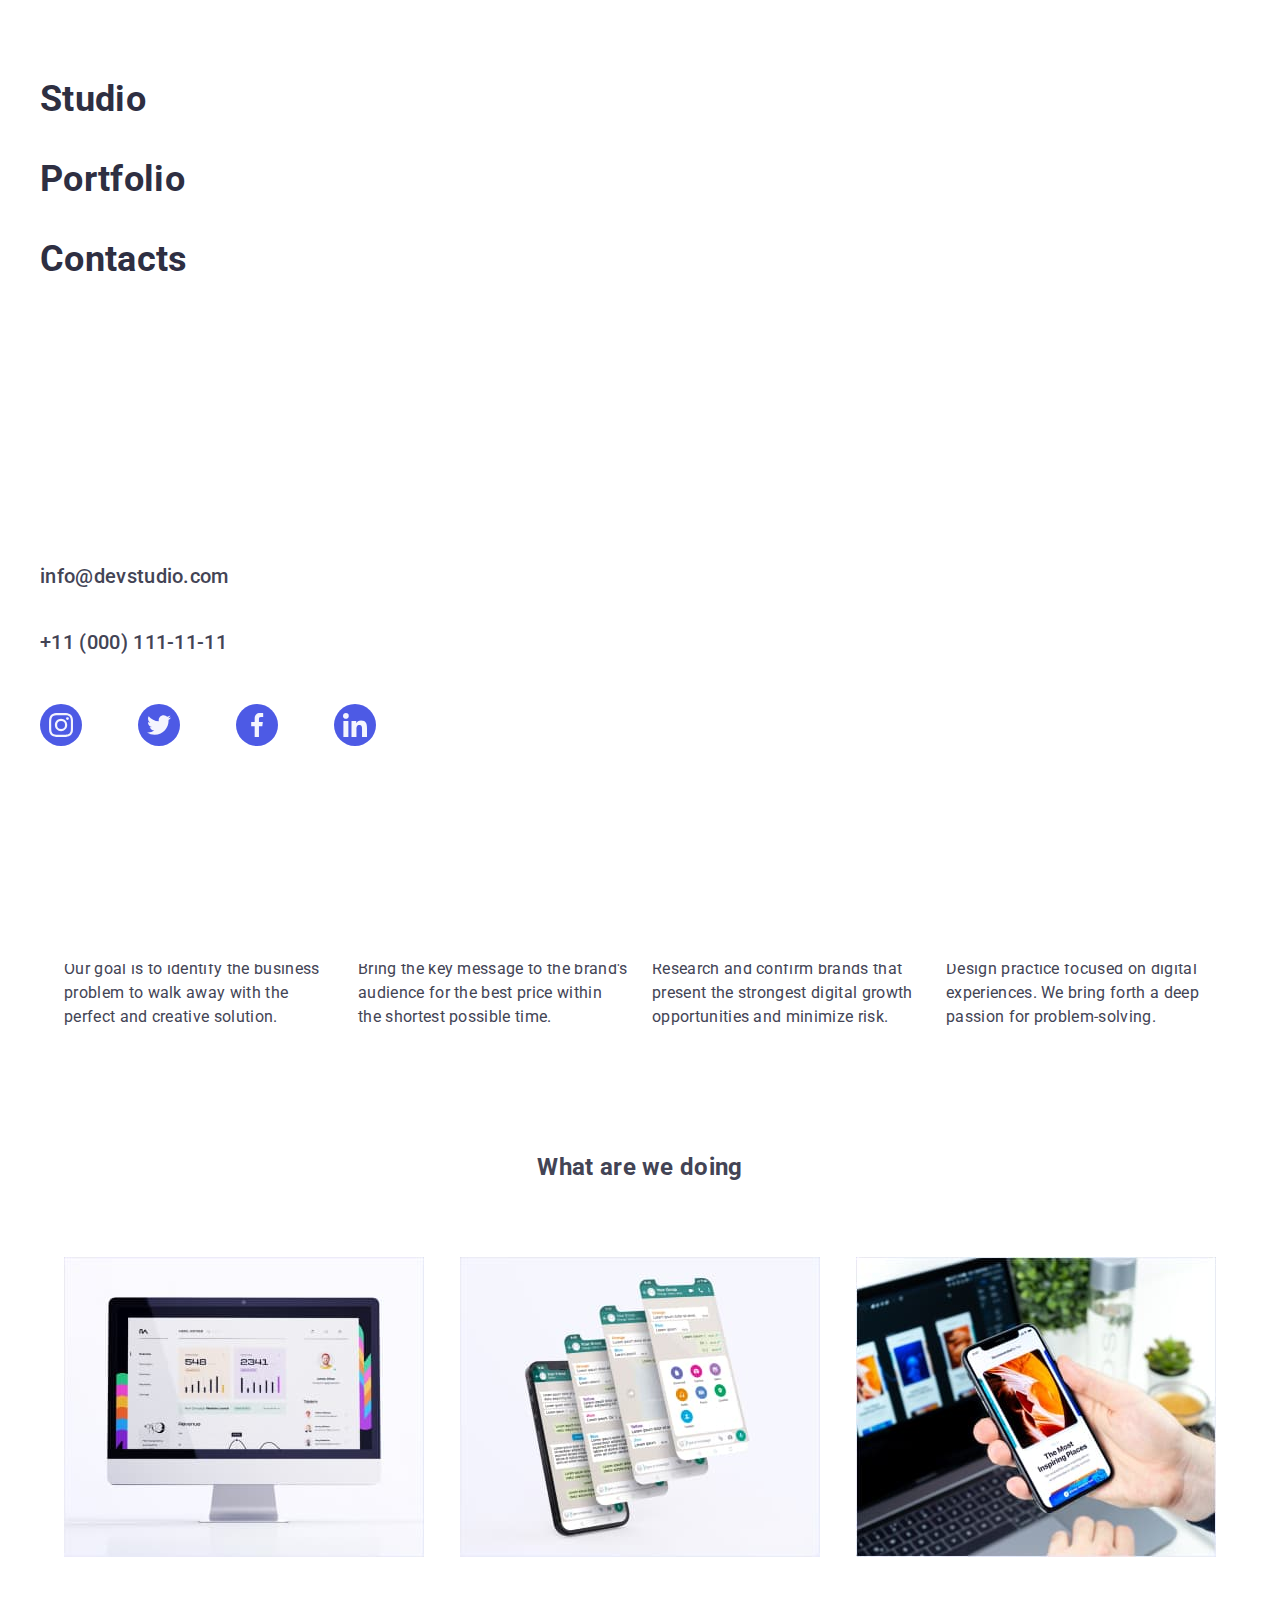
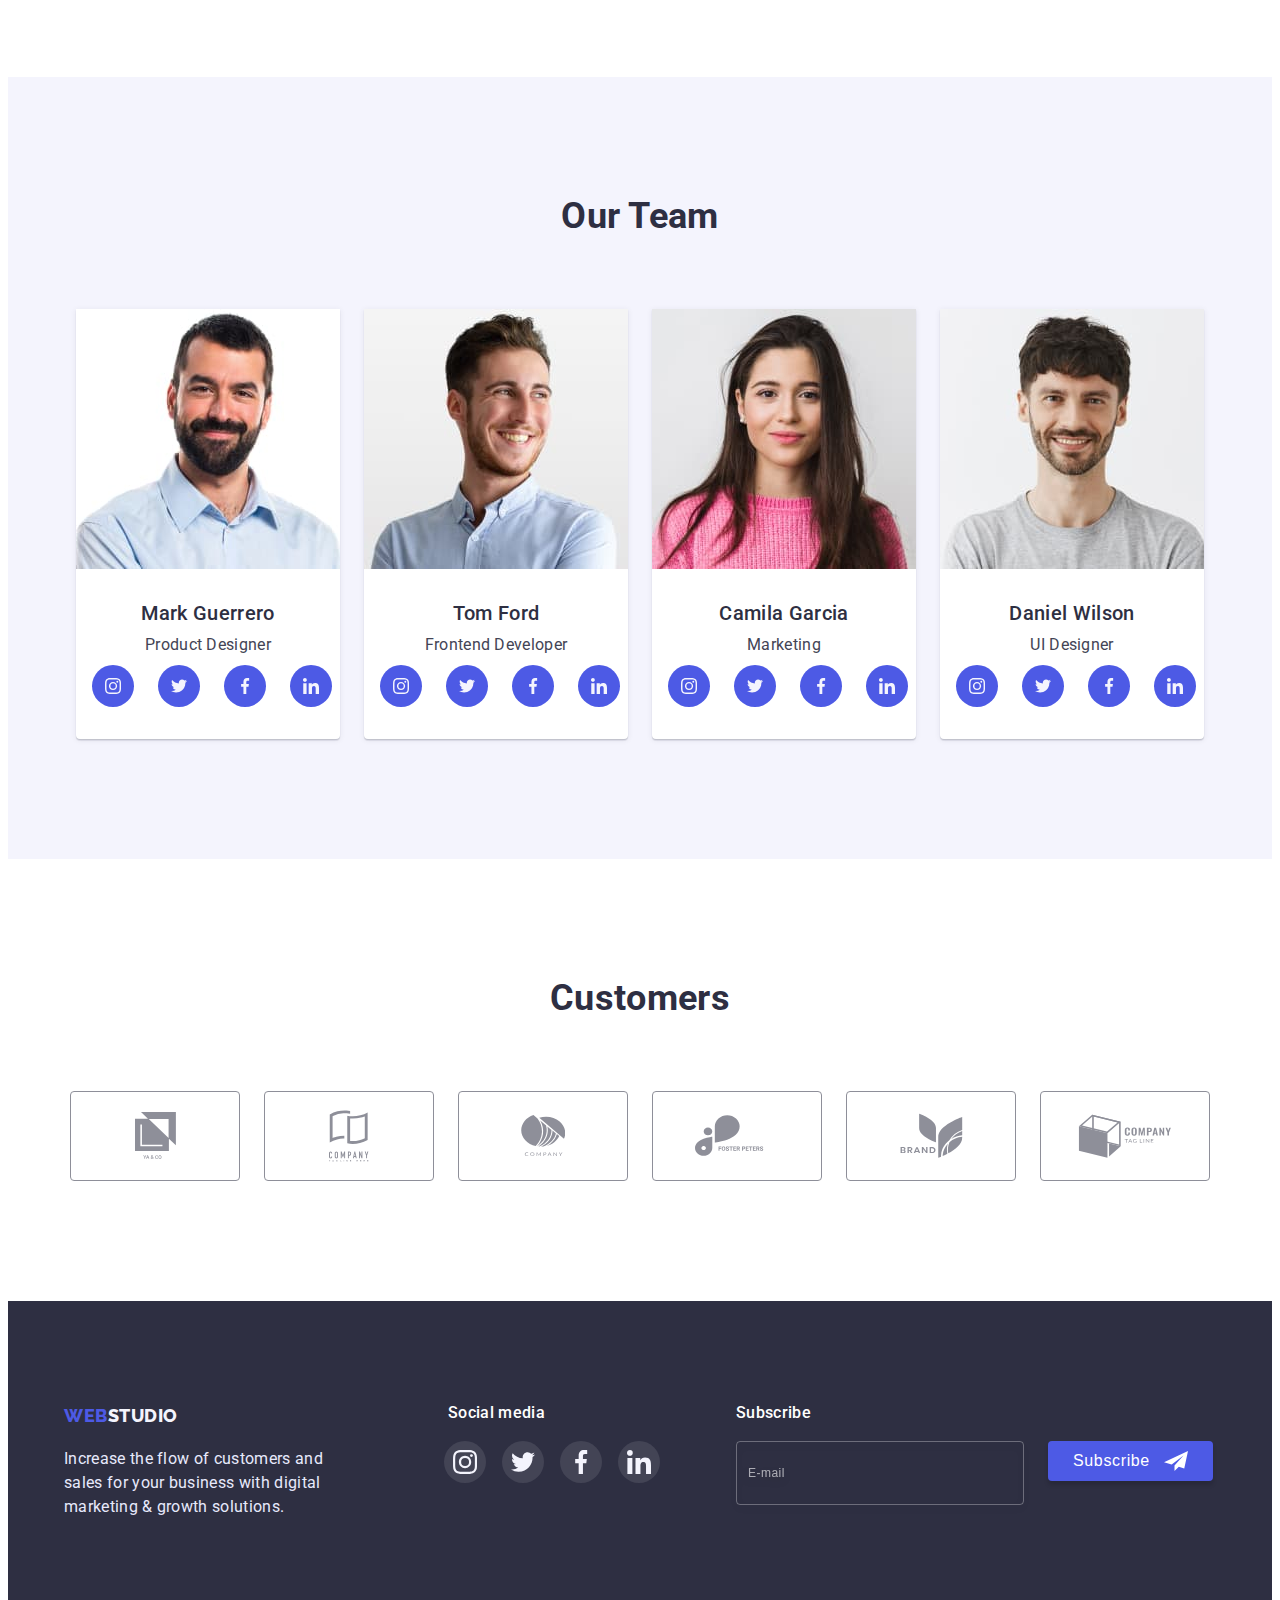
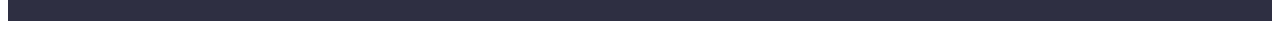
==== index.html @ 8879e5f6 "1" ====
<!DOCTYPE html>
<html lang="en">
  <head>
    <meta charset="UTF-8" />
    <meta http-equiv="X-UA-Compatible" content="IE=edge" />
    <meta name="viewport" content="width=device-width, initial-scale=1.0" />
    <title>WebStudio</title>
    <link rel="preconnect" href="https://fonts.googleapis.com" />
    <link rel="preconnect" href="https://fonts.gstatic.com" crossorigin />
    <link
      href="https://fonts.googleapis.com/css2?family=Raleway:wght@800&family=Roboto:wght@400;500;700&display=swap"
      rel="stylesheet"
    />
    <link
      rel="stylesheet"
      href="https://cdnjs.cloudflare.com/ajax/libs/modern-normalize/1.1.0/modern-normalize.min.css"
      integrity="sha512-wpPYUAdjBVSE4KJnH1VR1HeZfpl1ub8YT/NKx4PuQ5NmX2tKuGu6U/JRp5y+Y8XG2tV+wKQpNHVUX03MfMFn9Q=="
      crossorigin="anonymous"
      referrerpolicy="no-referrer"
    />
    <link rel="stylesheet" type="text/css" href="./css/style.css" />
    <link rel="stylesheet" type="text/css" href="./css/mobile.css" />
    <link rel="stylesheet" type="text/css" href="./css/tablet.css" />
    <link rel="stylesheet" type="text/css" href="./css/desktop.css" />
  </head>
  <body>
    <!-- Top Line -->
    <header class="header">
      <div class="container">
        <nav class="header-nav">
          <a href="./index.html" class="header-logo logo link"
            ><span class="logo-accent">WEB</span>STUDIO</a
          >
          <ul class="header-list list">
            <li class="header-item">
              <a href="./index.html" class="header-link link current">Studio</a>
            </li>
            <li class="header-item">
              <a href="./portfolio.html" class="header-link link">Portfolio</a>
            </li>
            <li class="header-item">
              <a href="" class="header-link link">Contacts</a>
            </li>
          </ul>
        </nav>
        <ul class="contacts-list list">
          <li class="contacts-item">
            <a href="mailto:info@devstudio.com" class="contacts-link link"
              >info@devstudio.com</a
            >
          </li>
          <li class="contacts-item">
            <a href="tel:+110001111111" class="contacts-link link"
              >+11 (000) 111-11-11</a
            >
          </li>
        </ul>
        <button class="open-menu-btn btn js-open-menu" type="button"></button>
      </div>
      <div class="mob-menu js-menu-container">
        <button type="button" class="mob-btn-close btn js-close-menu">
          <svg class="icon-close" width="24" height="24">
            <use href="./images/icons.svg#icon-close"></use>
          </svg>
        </button>
        <nav class="mob-menu-nav">
          <ul class="mob-menu-list list">
            <li class="mob-menu-item ">
              <a href="./index.html" class="mob-menu-link link">Studio</a>
            </li>
            <li class="mob-menu-item">
              <a href="./portfolio.html" class="mob-menu-link link">Portfolio</a>
            </li>
            <li class="mob-menu-item">
              <a href="" class="mob-menu-link link">Contacts</a>
            </li>
          </ul>
        </nav>
        <ul class="mob-contacts-list list">
          <li class="mob-contacts-item">
            <a href="mailto:info@devstudio.com" class="mob-contacts-link link"
              >info@devstudio.com</a>
          </li>
          <li class="mob-contacts-item">
            <a href="tel:+110001111111" class="mob-contacts-link link"
              >+11 (000) 111-11-11</a>
          </li>
        </ul>
        <ul class="social-list mobile list">
          <li class="social-item">
            <a href="" class="social-link link">
              <svg class="icon-instagram icon" width="24" height="24">
                <use href="./images/icons.svg#icon-instagram">
                </use>
              </svg>
            </a>
          </li>
          <li class="social-item">
            <a href="" class="social-link link">
              <svg class="icon-twitter icon" width="24" height="24">
                <use href="./images/icons.svg#icon-twitter">
                </use>
              </svg>
            </a>
          </li>
          <li class="social-item">
            <a href="" class="social-link link">
              <svg class="icon-facebook icon" width="24" height="24">
                <use href="./images/icons.svg#icon-facebook">
                </use>
              </svg>
            </a>
          </li>
          <li class="social-item">
            <a href="" class="social-link link">
              <svg class="icon-linkedin icon" width="24" height="24">
                <use href="./images/icons.svg#icon-linkedin">
                </use>
              </svg>
            </a>
          </li>
        </ul>
      </div>
    </header>
    <main>
      <!-- Hero -->
      <section class="hero">
        <div class="overlay">
          <h1 class="hero-title title">Effective Solutions For Your Business</h1>
          <button type="button" class="hero-btn btn" data-modal-open>Order Service</button>
        </div>
      </section>
      <!-- Features -->
      <section class="features section">
        <div class="container">
          <h2 class="visually-hidden">Our advantages</h2>
          <ul class="features-list list">
            <li class="features-item">
              <div class="features-icon">
                <svg width="64" height="64">
                  <use href="./images/icons.svg#icon-antenna"></use>
                </svg>
              </div>
              <h3 class="features-title title">Strategy</h3>
              <p class="features-text">
                Our goal is to identify the business problem to walk away with
                the perfect and creative solution.
              </p>
            </li>
            <li class="features-item">
              <div class="features-icon">
                <svg width="64" height="64">
                  <use href="./images/icons.svg#icon-clock"></use>
                </svg>
              </div>
              <h3 class="features-title title">Punctuality</h3>
              <p class="features-text">
                Bring the key message to the brand's audience for the best price
                within the shortest possible time.
              </p>
            </li>
            <li class="features-item">
              <div class="features-icon">
                <svg width="64" height="64">
                  <use href="./images/icons.svg#icon-diagram"></use>
                </svg>
              </div>
              <h3 class="features-title title">Diligence</h3>
              <p class="features-text">
                Research and confirm brands that present the strongest digital
                growth opportunities and minimize risk.
              </p>
            </li>
            <li class="features-item">
              <div class="features-icon">
                <svg width="64" height="64">
                  <use href="./images/icons.svg#icon-astronaut"></use>
                </svg>
              </div>
              <h3 class="features-title title">Technologies</h3>
              <p class="features-text">
                Design practice focused on digital experiences. We bring forth a
                deep passion for problem-solving.
              </p>
            </li>
          </ul>
        </div>
      </section>
      <!-- Occupation -->
      <section class="occupation section">
        <div class="container">
          <h2 class="occupation-title">What are we doing</h2>
          <ul class="occupation-list list">
            <li class="occupation-item">
              <img src="./images/img1.jpg" alt="statistics" width="360" />
            </li>
            <li class="occupation-item">
              <img src="./images/img2.jpg" alt="messenger" width="360" />
            </li>
            <li class="occupation-item">
              <img src="./images/img3.jpg" alt="inspiring places" width="360" />
            </li>
          </ul>
        </div>
      </section>
      <!-- Team -->
      <section class="team section">
        <div class="container">
          <h2 class="team-title title">Our Team</h2>
          <ul class="team-list list">
            <li class="team-item">
              <img src="./images/photo1.jpg"
              alt="man with a beard"
              srcset="./images/photo1.jpg 1x, ./images/photo1-2x.jpg 2x"
              width="264"/>
              <div class="description">
                <h3 class="team-title-name">Mark Guerrero</h3>
                <p class="team-text">Product Designer</p>
                <ul class="social-list list">
                  <li class="social-item">
                    <a href="" class="social-link link">
                      <svg class="icon-instagram" width="16" height="16">
                        <use href="./images/icons.svg#icon-instagram">
                        </use>
                      </svg>
                    </a>
                  </li>
                  <li class="social-item">
                    <a href="" class="social-link link">
                      <svg class="icon-twitter" width="16" height="16">
                        <use href="./images/icons.svg#icon-twitter">
                        </use>
                      </svg>
                    </a>
                  </li>
                  <li class="social-item">
                    <a href="" class="social-link link">
                      <svg class="icon-facebook" width="16" height="16">
                        <use href="./images/icons.svg#icon-facebook">
                        </use>
                      </svg>
                    </a>
                  </li>
                  <li class="social-item">
                    <a href="" class="social-link link">
                      <svg class="icon-linkedin" width="16" height="16">
                        <use href="./images/icons.svg#icon-linkedin">
                        </use>
                      </svg>
                    </a>
                  </li>
                </ul>
              </div>
            </li>
            <li class="team-item">
              <img src="./images/photo2.jpg"
              alt="man with a smile"
              srcset="./images/photo2.jpg 1x, ./images/photo2-2x.jpg 2x"
              width="264"/>
              <div class="description">
                <h3 class="team-title-name">Tom Ford</h3>
                <p class="team-text">Frontend Developer</p>
                <ul class="social-list list">
                  <li class="social-item">
                    <a href="" class="social-link link">
                      <svg class="icon-instagram" width="16" height="16">
                        <use href="./images/icons.svg#icon-instagram">
                        </use>
                      </svg>
                    </a>
                  </li>
                  <li class="social-item">
                    <a href="" class="social-link link">
                      <svg class="icon-twitter" width="16" height="16">
                        <use href="./images/icons.svg#icon-twitter">
                        </use>
                      </svg>
                    </a>
                  </li>
                  <li class="social-item">
                    <a href="" class="social-link link">
                      <svg class="icon-facebook" width="16" height="16">
                        <use href="./images/icons.svg#icon-facebook">
                        </use>
                      </svg>
                    </a>
                  </li>
                  <li class="social-item">
                    <a href="" class="social-link link">
                      <svg class="icon-linkedin" width="16" height="16">
                        <use href="./images/icons.svg#icon-linkedin">
                        </use>
                      </svg>
                    </a>
                  </li>
                </ul>
              </div>
            </li>
            <li class="team-item">
              <img src="./images/photo3.jpg"
              alt="girl with long hair"
              srcset="./images/photo3.jpg 1x, ./images/photo3-2x.jpg 2x"
              width="264"/>
              <div class="description">
                <h3 class="team-title-name">Camila Garcia</h3>
                <p class="team-text">Marketing</p>
                <ul class="social-list list">
                  <li class="social-item">
                    <a href="" class="social-link link">
                      <svg class="icon-instagram" width="16" height="16">
                        <use href="./images/icons.svg#icon-instagram">
                        </use>
                      </svg>
                    </a>
                  </li>
                  <li class="social-item">
                    <a href="" class="social-link link">
                      <svg class="icon-twitter" width="16" height="16">
                        <use href="./images/icons.svg#icon-twitter">
                        </use>
                      </svg>
                    </a>
                  </li>
                  <li class="social-item">
                    <a href="" class="social-link link">
                      <svg class="icon-facebook" width="16" height="16">
                        <use href="./images/icons.svg#icon-facebook">
                        </use>
                      </svg>
                    </a>
                  </li>
                  <li class="social-item">
                    <a href="" class="social-link link">
                      <svg class="icon-linkedin" width="16" height="16">
                        <use href="./images/icons.svg#icon-linkedin">
                        </use>
                      </svg>
                    </a>
                  </li>
                </ul>
              </div>
            </li>
            <li class="team-item">
              <img src="./images/photo4.jpg"
              alt="just a man"
              srcset="./images/photo4.jpg 1x, ./images/photo4-2x.jpg 2x"
              width="264"/>
              <div class="description">
                <h3 class="team-title-name">Daniel Wilson</h3>
                <p class="team-text">UI Designer</p>
                <ul class="social-list list">
                  <li class="social-item">
                    <a href="" class="social-link link">
                      <svg class="icon-instagram" width="16" height="16">
                        <use href="./images/icons.svg#icon-instagram">
                        </use>
                      </svg>
                    </a>
                  </li>
                  <li class="social-item">
                    <a href="" class="social-link link">
                      <svg class="icon-twitter" width="16" height="16">
                        <use href="./images/icons.svg#icon-twitter">
                        </use>
                      </svg>
                    </a>
                  </li>
                  <li class="social-item">
                    <a href="" class="social-link link">
                      <svg class="icon-facebook" width="16" height="16">
                        <use href="./images/icons.svg#icon-facebook">
                        </use>
                      </svg>
                    </a>
                  </li>
                  <li class="social-item">
                    <a href="" class="social-link link">
                      <svg class="icon-linkedin" width="16" height="16">
                        <use href="./images/icons.svg#icon-linkedin">
                        </use>
                      </svg>
                    </a>
                  </li>
                </ul>
              </div>
            </li>
          </ul>
        </div>
      </section>
      <!-- Customers -->
      <section class="customers section">
        <div class="container">
          <h2 class="customers-title title">Customers</h2>
          <ul class="customers-list list">
            <li class="customers-item">
              <a class="customers-link link" href="">
                <svg width="41" height="47">
                  <use href="./images/icons.svg#icon-client1"></use>
                </svg>
              </a>
            </li>
            <li class="customers-item">
              <a class="customers-link link" href="">
                <svg width="40" height="52">
                  <use href="./images/icons.svg#icon-client2"></use>
                </svg>
              </a>
            </li>
            <li class="customers-item">
              <a class="customers-link link" href="">
                <svg width="44" height="41">
                  <use href="./images/icons.svg#icon-client3"></use>
                </svg>
              </a>
            </li>
            <li class="customers-item">
              <a class="customers-link link" href="">
                <svg width="84" height="41">
                  <use href="./images/icons.svg#icon-client4"></use>
                </svg>
              </a>
            </li>
            <li class="customers-item">
              <a class="customers-link link" href="">
                <svg width="63" height="45">
                  <use href="./images/icons.svg#icon-client5"></use>
                </svg>
              </a>
            </li>
            <li class="customers-item">
              <a class="customers-link link" href="">
                <svg width="94" height="44">
                  <use href="./images/icons.svg#icon-client6"></use>
                </svg>
              </a>
            </li>
          </ul>
        </div>
      </section>
    </main>
    <!-- Footer -->
    <footer class="footer section">
      <div class="container">
        <div class="container-tablet">
          <div class="short-description">
            <a href="./index.html" class="footer-logo logo link">
              <span class="logo-accent">WEB</span>STUDIO</a>
            <p class="footer-text">
            Increase the flow of customers and sales for your business with digital
            marketing & growth solutions.
            </p>
          </div>
          <div class="social-network">
            <h3 class="social-title">Social media</h3>
            <ul class="social-list footer list">
              <li class="social-item">
                <a href="" class="social-link link">
                  <svg class="icon-instagram icon" width="24" height="24">
                    <use href="./images/icons.svg#icon-instagram">
                    </use>
                  </svg>
                </a>
              </li>
              <li class="social-item">
                <a href="" class="social-link link">
                  <svg class="icon-twitter icon" width="24" height="24">
                    <use href="./images/icons.svg#icon-twitter">
                    </use>
                  </svg>
                </a>
              </li>
              <li class="social-item">
                <a href="" class="social-link link">
                  <svg class="icon-facebook icon" width="24" height="24">
                    <use href="./images/icons.svg#icon-facebook">
                    </use>
                  </svg>
                </a>
              </li>
              <li class="social-item">
                <a href="" class="social-link link">
                  <svg class="icon-linkedin icon" width="24" height="24">
                    <use href="./images/icons.svg#icon-linkedin">
                    </use>
                  </svg>
                </a>
              </li>
            </ul>
          </div>
        </div>
        <form class="form-footer">
            <h3 class="form-footer-title">Subscribe</h3>
          <div class="form-field-footer">  
            <input class="form-input-footer" type="email" name="email" placeholder="E-mail">
            <button type="submit" class="form-btn footer btn">Subscribe</button>
          </div>
        </form>
      </div>
    </footer>
    <!-- Modal Window -->
    <div class="backdrop is-hidden" data-modal>
      <div class="modal">
        <button type="button" class="btn-close btn" data-modal-close>
          <svg class="icon-close" width="24" height="24">
            <use href="./images/icons.svg#icon-close"></use>
          </svg>
        </button>
          <h2 class="title-modal">Leave your contacts and we will call you back</h2>
          <form>
            <label class="form-label" for="user-name">Name</label>
            <div class="form-wrap">
              <input class="form-input" type="text" name="name" id="user-name">
              <svg class="icon-form" width="13" height="13">
                <use href="./images/icons.svg#icon-human"></use>
              </svg>
            </div>
            <label class="form-label" for="user-tel">Phone</label>
            <div class="form-wrap">              
              <input class="form-input" type="tel" name="tel" id="user-tel">
              <svg class="icon-form" width="13" height="13">
                <use href="./images/icons.svg#icon-phone"></use>
              </svg>
            </div>
            <label class="form-label" for="user-mail">Email</label>
            <div class="form-wrap">
              <input class="form-input" type="email" name="email" id="user-mail">
              <svg class="icon-form" width="13" height="13">
                <use href="./images/icons.svg#icon-email"></use>
              </svg>
            </div>
            <label class="form-label" for="comment">Comment</label>
            <textarea class="form-textarea" name="comment" id="comment" placeholder="Text input"></textarea>
            <input class="form-checkbox visually-hidden" type="checkbox" value="true" id="policy" name="policy" required>
            <label class="form-accept" for="policy"><span>I accept the terms and conditions of the 
              <a class="privacy-police-link" href="">Privacy Policy</a></span> 
            </label>
            <button type="submit" class="form-btn btn">Send</button>
          </form>
      </div>
    </div>
    <script src="./js/modal.js"></script>
  </body>
</html>
---- css/style.css ----
/* основной цвет текста #434455 */
/* цвет заголовков #2E2F42 */
/* цвет акцент #4D5AE5 */
/* цвет выделения #404BBF */
:root {
  --primary-text-color: #434455;
  --title-text-color: #2e2f42;
  --accent-color: #4d5ae5;
  --selection-color: #404bbf;
}
body {
  background-color: #ffffff;

  color: var(--primary-text-color);
  font-family: "Roboto", sans-serif;
  font-weight: 400;
  font-size: 16px;
  line-height: 1.5;
  letter-spacing: 0.02em;
}
.container {
  margin-right: auto;
  margin-left: auto;
  padding-right: 16px;
  padding-left: 16px;

  /* outline: 1px solid red; */
}
.list {
  margin: 0;
  padding: 0;

  list-style: none;
}
.link {
  text-decoration: none;
}
.logo {
  font-family: "Raleway", cursive;
  font-weight: 800;
  font-size: 18px;
  letter-spacing: 0.03em;
}
.btn {
  display: inline-block;
  border: 1px solid transparent;
  cursor: pointer;

  font-weight: 500;
  font-size: 16px;
  line-height: 1.5;
  letter-spacing: 0.04em;
}
.section {
  padding-top: 96px;
  padding-bottom: 96px;
}
img {
  display: block;
  max-width: 100%;
  height: auto;
  margin: 0;
}
.title {
  color: var(--title-text-color);
  font-weight: 700;
  font-size: 36px;
  line-height: 1.11;
}

/* ----- Top Line ----- */

.header {
  position: relative;
  border-bottom: 1px solid #e7e9fc;
}
.header .container {
  height: 70px;
  display: flex;
  justify-content: space-between;
  align-items: center;
}
.header-nav {
  display: flex;
  align-items: center;
}
.header-logo {
  color: var(--title-text-color);
  line-height: 1.33;
}
.logo-accent {
  color: var(--accent-color);
}
.header-list {
  display: none;
}
.contacts-list {
  display: none;
}
.open-menu-btn {
  width: 32px;
  height: 22px;
  padding: 0;

  background-color: transparent;
  background-image: url(../images/icon-open-menu.svg);
  background-repeat: no-repeat;
  background-size: cover;
}

/* ----- Mobile menu ----- */

.mob-menu {
  position: fixed;
  top: 0;
  left: 0;

  width: 100%;
  height: 100vh;
  padding: 24px 24px 40px 40px;

  background-color: #fff;
}
.mob-btn-close {
  display: flex;
  justify-content: center;
  align-items: center;

  width: 24px;
  height: 24px;
  margin-left: auto;
  margin-bottom: 32px;
  padding: 0;

  color: #000000;
  background-color: #e7e9fc;
  border: 1px solid rgba(0, 0, 0, 0.1);
  border-radius: 50%;
}
.btn-close:focus {
  color: #ffffff;
  background-color: var(--selection-color);
  border-color: transparent;
}
.btn-close > svg {
  fill: currentColor;
}
.mob-menu-nav {
  margin-bottom: 284px;
}
.mob-menu-list {
  display: flex;
  flex-direction: column;
  gap: 40px;
}
.mob-menu-link {
  color: var(--title-text-color);
  font-weight: 700;
  font-size: 36px;
  line-height: 1.11;
}
.mob-menu-link:focus {
  color: var(--selection-color);
}
.mob-contacts-list {
  display: flex;
  flex-direction: column;
  gap: 40px;
  margin-bottom: 48px;
}
.mob-contacts-link {
  color: var(--primary-text-color);
  font-weight: 500;
  font-size: 20px;
  line-height: 1.2;
}
.mob-contacts-link:focus {
  color: var(--accent-color);
  font-weight: 600;
  font-size: 36px;
  line-height: 1.1;
}
.social-list.mobile {
  gap: 56px;
}

/* ----- Hero ----- */

.hero {
  text-align: center;
}
.overlay {
  max-width: 428px;

  margin-right: auto;
  margin-left: auto;
  padding-top: 112px;
  padding-bottom: 112px;

  background-image: linear-gradient(
      to right,
      rgba(46, 47, 66, 0.7),
      rgba(46, 47, 66, 0.7)
    ),
    url("../images/hero-bg-mobile.jpg");
  background-repeat: no-repeat;
  background-position: center;
  background-size: cover;
  background-color: grey;
}
@media (min-device-pixel-ratio: 2),
  (min-resolution: 192dpi),
  (min-resolution: 2dppx) {
    .overlay {
      background-image: linear-gradient(
      to right,
      rgba(46, 47, 66, 0.7),
      rgba(46, 47, 66, 0.7)
    ),
    url("../images/hero-bg-mobile-2x.jpg");
  }
}
.hero-title {
  max-width: 320px;

  margin: 0 auto 72px;

  color: #ffffff;
}
.hero-btn {
  min-width: 169px;
  height: 56px;

  padding: 16px 32px;

  transition: background-color 250ms cubic-bezier(0.4, 0, 0.2, 1);

  color: #ffffff;
  background-color: var(--accent-color);
  border-radius: 4px;
  box-shadow: 0px 4px 4px rgba(0, 0, 0, 0.15);
}

/* ----- Features ----- */

.visually-hidden {
  position: absolute;
  width: 1px;
  height: 1px;
  margin: -1px;
  border: 0;
  padding: 0;

  white-space: nowrap;
  clip-path: inset(100%);
  clip: rect(0 0 0 0);
  overflow: hidden;
}
.features-list {
  display: flex;
  flex-wrap: wrap;
  gap: 72px;
}
.features-icon {
  display: none;
}
.features-title {
  margin-top: 0;
  margin-bottom: 8px;

  text-align: center;
}
.features-text {
  margin: 0;

  font-weight: 500;
}

/* ----- Occupation ----- */

.occupation {
  display: none; 
}

/* ----- Team ----- */

.team {
  padding-bottom: 128px;

  background-color: #f4f4fd;
  text-align: center;
}
.team-title {
  margin-top: 0;
  margin-bottom: 72px;
}
.team-list {
  display: flex;
  flex-wrap: wrap;
  justify-content: center;
  gap: 72px;
}
.team-item {
  width: 264px;

  box-shadow: 0px 1px 6px rgba(46, 47, 66, 0.08),
    0px 1px 1px rgba(46, 47, 66, 0.16), 0px 2px 1px rgba(46, 47, 66, 0.08);
  border-radius: 0px 0px 4px 4px;

  background-color: #fff;
}
.team-item .description {
  padding: 32px 16px;
}
.team-title-name {
  margin-top: 0;
  margin-bottom: 8px;

  font-weight: 500;
  font-size: 20px;
  line-height: 1.2;
  color: var(--title-text-color);
}
.team-text {
  margin-top: 0;
  margin-bottom: 8px;
}
.social-list {
  display: flex;
  gap: 24px;
}
.social-link {
  display: flex;
  width: 40px;
  height: 40px;

  justify-content: center;
  align-items: center;

  transition: background-color 250ms cubic-bezier(0.4, 0, 0.2, 1);

  border: 1px solid transparent;
  border-radius: 50%;

  background-color: var(--accent-color);
}

/* ----- Customers ----- */

.customers {
  text-align: center;
}
.customers-title {
  margin-top: 0;
  margin-bottom: 72px;
}
.customers-list {
  display: flex;
  flex-wrap: wrap;
  justify-content: center;
  gap: 72px 16px;
}
.customers-link {
  display: flex;
  width: 190px;
  height: 88px;

  justify-content: center;
  align-items: center;
  color: #8e8f99;

  transition: color 250ms cubic-bezier(0.4, 0, 0.2, 1),
    border-color 250ms cubic-bezier(0.4, 0, 0.2, 1);

  border: 1px solid #8e8f99;
  border-radius: 4px;
}
.customers-link > svg {
  fill: currentColor;
}

/* ----- Footer ----- */

.footer {
  background-color: var(--title-text-color);
}
.short-description {
  margin-bottom: 72px;
}
.footer-logo {
  display: block;
  margin-bottom: 16px;
  text-align: center;

  color: #f4f4fd;
  line-height: 1.67;
}
.footer-text {
  max-width: 268px;
  margin: 0 auto;

  color: #e7e9fc;
}
.social-list.footer {
  padding: 0;
  gap: 16px;
}
.social-network {
  width: 100%;
  margin-bottom: 72px;
}
.social-list.footer {
  justify-content: center;
}
.social-title {
  margin-top: 0;
  margin-bottom: 16px;

  text-align: center;
  color: #ffffff;
  font-weight: 500;
  font-size: 16px;
}
.social-network .social-link {
  background-color: rgba(255, 255, 255, 0.1);
}

/* ----- Footer form ----- */

.form-footer-title {
  margin-top: 0;
  margin-bottom: 16px;

  text-align: center;
  color: #ffffff;
  font-weight: 500;
  font-size: 16px;
}
.form-input-footer {
  width: 100%;
  height: 40px;
  padding: 11px;
  margin-bottom: 16px;

  color: rgba(255, 255, 255, 0.6);
  letter-spacing: 0.04em;
  font-size: 12px;
  line-height: 2;

  outline: transparent;
  border: 1px solid rgba(255, 255, 255, 0.3);
  filter: drop-shadow(0px 4px 4px rgba(0, 0, 0, 0.15));
  border-radius: 4px;
  background-color: transparent;
}
.form-input-footer:focus {
  border-color: var(--accent-color);
}
.form-input-footer::placeholder {
  color: rgba(255, 255, 255, 0.6);
  letter-spacing: 0.04em;
  font-size: 12px;
  line-height: 2;
}
.form-btn.footer {
  display: flex;
  justify-content: space-between;
  align-items: center;

  min-width: 165px;
  height: 40px;
  margin-right: auto;
  margin-left: auto;
  padding: 8px 24px;
}
.form-btn.footer::after {
  content: "";
  width: 24px;
  height: 20px;

  background-image: url(../images/icon-send.svg);
}

/* +++++ Porfolio Style +++++ */

/* ----- Projects ----- */

.projects {
  padding-top: 48px;
  padding-bottom: 48px;
}
.projects-filter-list {
  display: flex;
  flex-wrap: wrap;
  margin-bottom: 48px;
  gap: 24px;
}
.projects-btn {
  padding: 12px 24px;

  transition: color 250ms cubic-bezier(0.4, 0, 0.2, 1),
    background-color 250ms cubic-bezier(0.4, 0, 0.2, 1),
    box-shadow 250ms cubic-bezier(0.4, 0, 0.2, 1),
    border-color 250ms cubic-bezier(0.4, 0, 0.2, 1);

  color: var(--accent-color);
  background-color: #f4f4fd;
  border: 1px solid #e7e9fc;
  border-radius: 4px;
}
.projects-list {
  display: flex;
  flex-wrap: wrap;
  gap: 48px;
}
.projects-card-item {
  display: block;
  width: 396px;

  transition: box-shadow 250ms cubic-bezier(0.4, 0, 0.2, 1);

  box-shadow: 0px 1px 6px rgba(46, 47, 66, 0.08);
}
.projects-card-item:is(:hover, :focus) {
  box-shadow: 0px 1px 6px rgba(46, 47, 66, 0.08),
    0px 1px 1px rgba(46, 47, 66, 0.16), 0px 2px 1px rgba(46, 47, 66, 0.08);
}
.projects-card-item .description {
  padding-top: 32px;
  padding-bottom: 32px;
  padding-left: 16px;

  border-right: 1px solid #e7e9fc;
  border-bottom: 1px solid #e7e9fc;
  border-left: 1px solid #e7e9fc;
}
.projects-link {
  color: var(--title-text-color);
}
.projects-title {
  margin-top: 0;
  margin-bottom: 8px;
}
.projects-text {
  margin-top: 0;
  margin-bottom: 0;

  color: var(--primary-text-color);
}
.card-discription {
  position: relative;
  overflow: hidden;
}
.text-hover {
  position: absolute;
  top: 0;
  left: 0;

  width: 100%;
  height: 100%;
  margin: 0;
  padding: 40px 32px;
  overflow: auto;

  transform: translateY(100%);
  transition: transform 250ms cubic-bezier(0.4, 0, 0.2, 1);

  color: #f4f4fd;
  background-color: var(--accent-color);
}
.projects-link:is(:hover, :focus) .text-hover {
  transform: translateY(0);
}

/* ----- Modal window ----- */

.backdrop {
  position: fixed;
  top: 0;
  left: 0;

  width: 100%;
  height: 100%;

  background-color: rgba(46, 47, 66, 0.4);

  transition: visibility 500ms cubic-bezier(0.4, 0, 0.2, 1),
    opacity 500ms cubic-bezier(0.4, 0, 0.2, 1);
}
.backdrop.is-hidden {
  opacity: 0;
  visibility: hidden;
  pointer-events: none;
}
.backdrop.is-hidden .modal {
  transform: translate(250%, 150%) rotate(-180deg);
}
.modal {
  position: absolute;
  top: 50%;
  left: 50%;
  transform: translate(-50%, -50%) rotate(0);

  min-width: 320px;
  min-height: 584x;
  padding: 72px 16px 24px;
  transition: transform 500ms cubic-bezier(0.4, 0, 0.2, 1);

  background: #fcfcfc;
  box-shadow: 0px 1px 1px rgba(0, 0, 0, 0.14), 0px 1px 3px rgba(0, 0, 0, 0.12),
    0px 2px 1px rgba(0, 0, 0, 0.2);
  border-radius: 4px;
}
.btn-close {
  position: absolute;
  top: 24px;
  right: 24px;

  display: flex;
  justify-content: center;
  align-items: center;

  width: 24px;
  height: 24px;
  padding: 0;

  transition: color 250ms cubic-bezier(0.4, 0, 0.2, 1),
    background-color 250ms cubic-bezier(0.4, 0, 0.2, 1),
    border 250ms cubic-bezier(0.4, 0, 0.2, 1);

  color: #000000;
  background-color: #e7e9fc;
  border: 1px solid rgba(0, 0, 0, 0.1);
  border-radius: 50%;
}
.btn-close:is(:hover, :focus) {
  color: #ffffff;
  background-color: var(--selection-color);
  border-color: transparent;
}
.btn-close > svg {
  fill: currentColor;
}

/* ----- Modal form ----- */

.title-modal {
  margin-top: 0;
  margin-bottom: 14px;

  text-align: center;

  color: var(--title-text-color);
  font-size: 16px;
  line-height: 1.5;
  font-weight: 500;
}
.form-wrap {
  position: relative;
  margin-bottom: 8px;

  color: var(--title-text-color);
}
.form-label {
  display: block;
  margin-bottom: 4px;

  color: #8e8f99;
  font-size: 12px;
  line-height: 1.16;
  letter-spacing: 0.01em;
}
.form-input {
  display: block;
  width: 100%;
  height: 40px;
  padding: 11px 11px 11px 38px;

  outline: transparent;
  border: 1px solid rgba(33, 33, 33, 0.2);
  border-radius: 4px;
}
.form-input:focus,
.form-textarea:focus {
  border-color: var(--accent-color);
}
.form-input:focus + .icon-form {
  color: var(--accent-color);
}
.icon-form {
  position: absolute;
  top: 50%;
  transform: translateY(-50%);
  left: 19px;

  fill: currentColor;
}
.form-textarea {
  display: block;
  width: 100%;
  height: 120px;
  padding: 8px 16px;
  resize: none;
  margin-bottom: 16px;

  outline: transparent;
  border: 1px solid rgba(33, 33, 33, 0.2);
  border-radius: 4px;
}
.form-textarea::placeholder {
  color: #8e8f99;
  font-size: 12px;
  line-height: 1.33;
  letter-spacing: 0.04em;
}
.form-accept {
  display: flex;
  margin-bottom: 24px;

  color: #757575;
  font-size: 12px;
  line-height: 1.33;
  letter-spacing: 0.04em;
}
.form-accept::before {
  content: "";
  width: 16px;
  height: 16px;
  margin-right: 8px;

  transition: border-color 250ms cubic-bezier(0.4, 0, 0.2, 1),
    background-color 250ms cubic-bezier(0.4, 0, 0.2, 1),
    background-image 250ms cubic-bezier(0.4, 0, 0.2, 1);

  border: 1.25px solid #2e2f42;
  border-radius: 2px;
}
.form-checkbox:checked + .form-accept::before {
  border-color: transparent;

  background-color: var(--selection-color);
  background-image: url(../images/icon-check.svg);
  background-repeat: no-repeat;
  background-position: center;
}
.form-checkbox:focus + .form-accept::before {
  outline: 1.25px solid #2e2f42;
}
.privacy-police-link {
  color: var(--accent-color);
}
.form-btn {
  display: block;
  min-width: 169px;
  height: 56px;
  margin-right: auto;
  margin-left: auto;
  padding: 16px 32px;

  transition: background-color 250ms cubic-bezier(0.4, 0, 0.2, 1);

  color: #ffffff;
  background: var(--accent-color);
  box-shadow: 0px 4px 4px rgba(0, 0, 0, 0.15);
  border-radius: 4px;
}
.form-btn:is(:hover, :focus) {
  background-color: var(--selection-color);
}
---- css/mobile.css ----
@media screen and (min-width: 480px) {
  .container {
    max-width: 428px;
  }
  .overlay {
    max-width: 768px;

    padding-bottom: 108px;

    background-image: linear-gradient(
        to right,
        rgba(46, 47, 66, 0.7),
        rgba(46, 47, 66, 0.7)
      ),
      url("../images/hero-bg-tablet.jpg");
  }
  @media (min-device-pixel-ratio: 2),
  (min-resolution: 192dpi),
  (min-resolution: 2dppx) {
    .overlay {
      background-image: linear-gradient(
      to right,
      rgba(46, 47, 66, 0.7),
      rgba(46, 47, 66, 0.7)
    ),
    url("../images/hero-bg-tablet-2x.jpg");
    }
  }
  .hero-title {
    max-width: 496px;
    margin-bottom: 40px;

    font-size: 56px;
    line-height: 1.07;
  }
  .modal {
    width: 392px;
  }
}
---- css/tablet.css ----
@media screen and (min-width: 768px) {
  .container {
    max-width: 768px;
  }

  /* ----- Top Line ----- */

  .header .container {
    align-items: normal;
  }
  .header-logo {
    margin-right: 123px;
  }
  .header-list {
    display: flex;
    gap: 40px;
  }
  .header-link {
    position: relative;
    display: block;
    padding-top: 24px;
    padding-bottom: 24px;
  
    transition: color 250ms cubic-bezier(0.4, 0, 0.2, 1);
  
    color: var(--title-text-color);
    font-weight: 500;
    font-size: 16px;
    line-height: 1.5;
  }
  .current::after {
    content: "";
    position: absolute;
    top: 69px;
    left: 0;
  
    width: 100%;
    height: 4px;
  
    border-radius: 2px;
    background-color: var(--selection-color);
  }
  .contacts-list {
    display: block;
    margin-top: 24px;
  }
  .contacts-item:not(:last-child) {
    margin-bottom: 4px;
  }
  .contacts-link {
    display: block;
  
    transition: color 250ms cubic-bezier(0.4, 0, 0.2, 1);
  
    color: var(--primary-text-color);
    font-size: 12px;
    line-height: 1.33;
    letter-spacing: 0.04em;
  }
  .open-menu-btn {
    display: none;
  }
  

  /* ----- Hero ----- */

  .overlay {
    max-width: 1440px;
    
    padding-top: 188px;
    padding-bottom: 188px;

    background-image: linear-gradient(
        to right,
        rgba(46, 47, 66, 0.7),
        rgba(46, 47, 66, 0.7)
      ),
      url("../images/hero-bg-desktop.jpg");
  }
  @media (min-device-pixel-ratio: 2),
  (min-resolution: 192dpi),
  (min-resolution: 2dppx) {
    .overlay {
      background-image: linear-gradient(
      to right,
      rgba(46, 47, 66, 0.7),
      rgba(46, 47, 66, 0.7)
    ),
    url("../images/hero-bg-desktop-2x.jpg");
    }
  }
  .hero-title {
    margin-bottom: 48px;
  }

  /* ----- Features ----- */

  .features-list {
    gap: 72px 24px;
  }
  .features-item {
    width: calc((100% - 24px) / 2);
  }
  .features-title {
    text-align: start;
  }
  .features-text {
    max-width: 351px;
  }

  /* ----- Team ----- */

  .team {
    padding-bottom: 104px;
  }
  .team-list {
    gap: 64px 24px;
  }

  /* ----- Customers ----- */

  .customers-list {
    gap: 72px 24px;
    justify-content: center;
  }
  .customers-link {
    width: 168px;
  }

  /* ----- Footer ----- */

  .footer > .container {
    padding-right: 164px;
    padding-left: 108px;
  }
  .container-tablet {
    display: flex;
    gap: 24px;
    margin-bottom: 72px;
  }
  .short-description {
    width: 264px;
    margin: 0;
  }
  .social-network {
    width:  208px;
    margin: 0;
  }
  .footer-logo {
    text-align: start;
  }
  .social-title {
    text-align: start;
  }

  /* ----- Footer form ----- */

  .form-footer {
    padding: 0;
  }
  .form-footer-title {
    text-align: start;
  }
  .form-field-footer {
    display: flex;
    justify-content: start;
    gap: 24px;
  }
  .form-input-footer {
    width: 264px;
  }
  .form-btn.footer {
    margin: 0;
  }

  /* ----- Modal window ----- */

  .modal {
    width: 408px;
    padding-right: 24px;
    padding-left: 24px;
  }

  /* +++++ Porfolio Style +++++ */

  /* ----- Projects ----- */

  .projects {
    padding-top: 64px;
    padding-bottom: 96px;
  }
  .projects-filter-list {
    margin-bottom: 64px;
    justify-content: center;
  }
  .projects-list {
    gap: 72px 24px;
  }
  .projects-card-item {
    width: calc((100% - 24px) / 2);
  }
}
---- css/desktop.css ----
@media screen and (min-width: 1200px) {
  .container {
    max-width: 1152px;
    padding-right: 12px;
    padding-left: 12px;
  }
  .section {
    padding-top: 120px;
    padding-bottom: 120px;
  }

   /* ----- Top Line ----- */

  .header .container {
    height: 76px;
    align-items: center;
  }
  .header-logo {
    margin-right: 76px;
  }
  .current::after {
    top: 71px;
  }
  .header-link:is(:hover, :focus),
  .header-link.current {
    color: var(--selection-color);
  }
  .contacts-list {
    display: flex;
    gap: 40px;
    margin: 0;
  }
  .contacts-list > .contacts-item {
    margin: 0;
  }
  .contacts-link:is(:hover, :focus) {
    color: var(--selection-color);
  }
  .open-menu-btn {
    display: none;
  }

  /* ----- Hero ----- */

  .hero-btn:is(:hover, :focus) {
    background-color: var(--selection-color);
  }

  /* ----- Features ----- */

  .features-icon {
    display: flex;
    width: 264px;
    height: 112px;
    margin-bottom: 8px;
  
    justify-content: center;
    align-items: center;
  
    background-color: #f4f4fd;
    border-radius: 4px;
  }
  .features-list {
    gap: 24px;
  }
  .features-item {
    width: calc((100% - 72px) / 4);
  }
  .features-title {
    font-weight: 500;
    font-size: 20px;
    line-height: 1.2;
  }
  .features-text {
    font-weight: 400;
  }

   /* ----- Team ----- */

  .team-list {
    gap: 24px;
  }
  .social-link:is(:hover, :focus) {
    background-color: var(--selection-color);
  }

  /* ----- Customers ----- */

  .customers-list {
    gap: 24px;
  }
  .customers-link:is(:hover, :focus) {
    color: var(--selection-color);
    border-color: var(--selection-color);
  }

  /* ----- Occupation ----- */

  .occupation {
    display: block;
    padding-top: 0;
    text-align: center;
  }
  .occupation-title {
    margin-top: 0;
    margin-bottom: 72px;
  }
  .occupation-list {
    display: flex;
    justify-content: space-between;
  }
  
  /* ----- Footer ----- */

  .footer {
    padding-top: 100px;
    padding-bottom: 100px;
  }
  .footer > .container {
    display: flex;
    padding: 0 12px;
  }
  .container-tablet {
    gap: 120px;
    margin-right: 80px;
    margin-bottom: 0;
  }
  .social-network .social-link:is(:hover, :focus) {
    background-color: #31d0aa;
  }

  /* +++++ Porfolio Style +++++ */

  /* ----- Projects ----- */

  .projects {
    padding-top: 96px;
    padding-bottom: 120px;
  }
  .projects-filter-list {
    margin-bottom: 72px;
  }
  .projects-list {
    gap: 48px 24px;
  }
  .projects-card-item {
    width: calc((100% - 48px) / 3);
  }
  .projects-btn:is(:hover, :focus) {
    color: #ffffff;
    background-color: var(--accent-color);
    box-shadow: 0px 3px 1px rgba(0, 0, 0, 0.1), 0px 2px 1px rgba(0, 0, 0, 0.08),
      0px 2px 2px rgba(0, 0, 0, 0.12);
    border-color: transparent;
  }
}
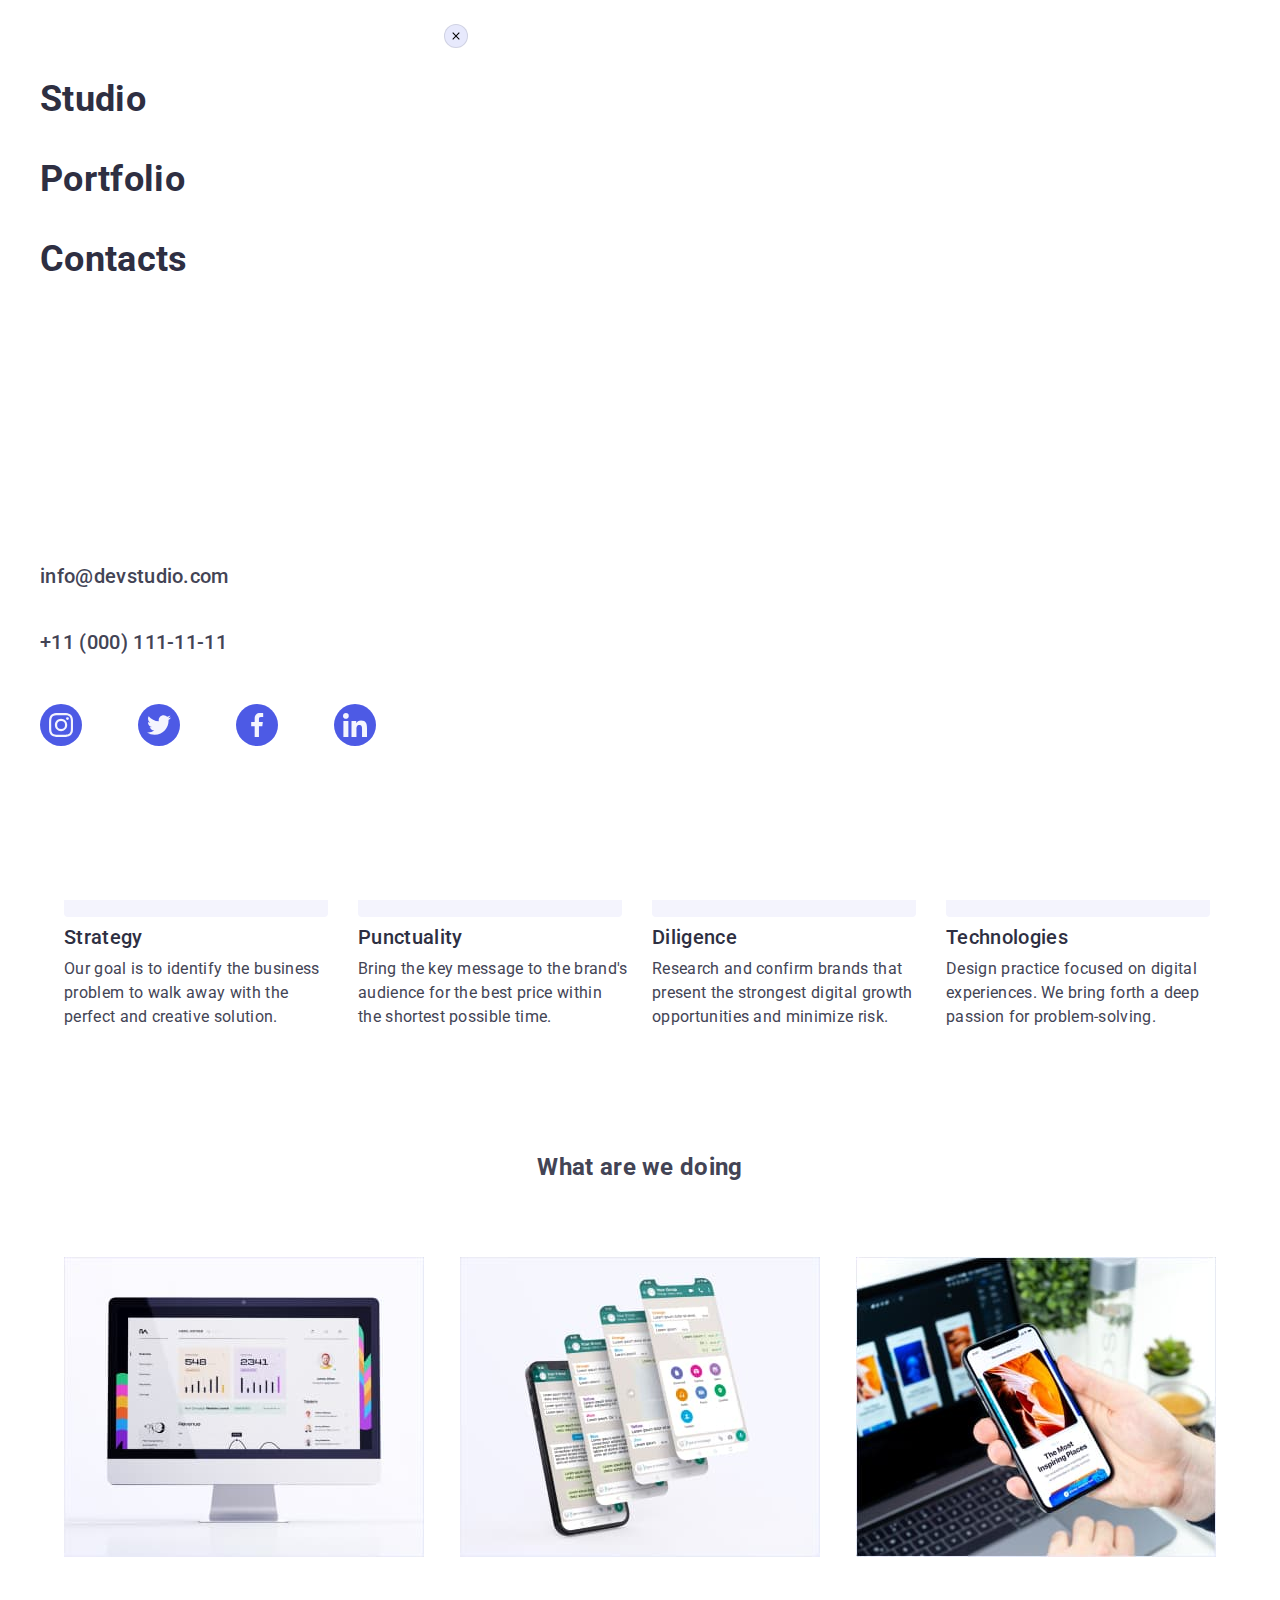
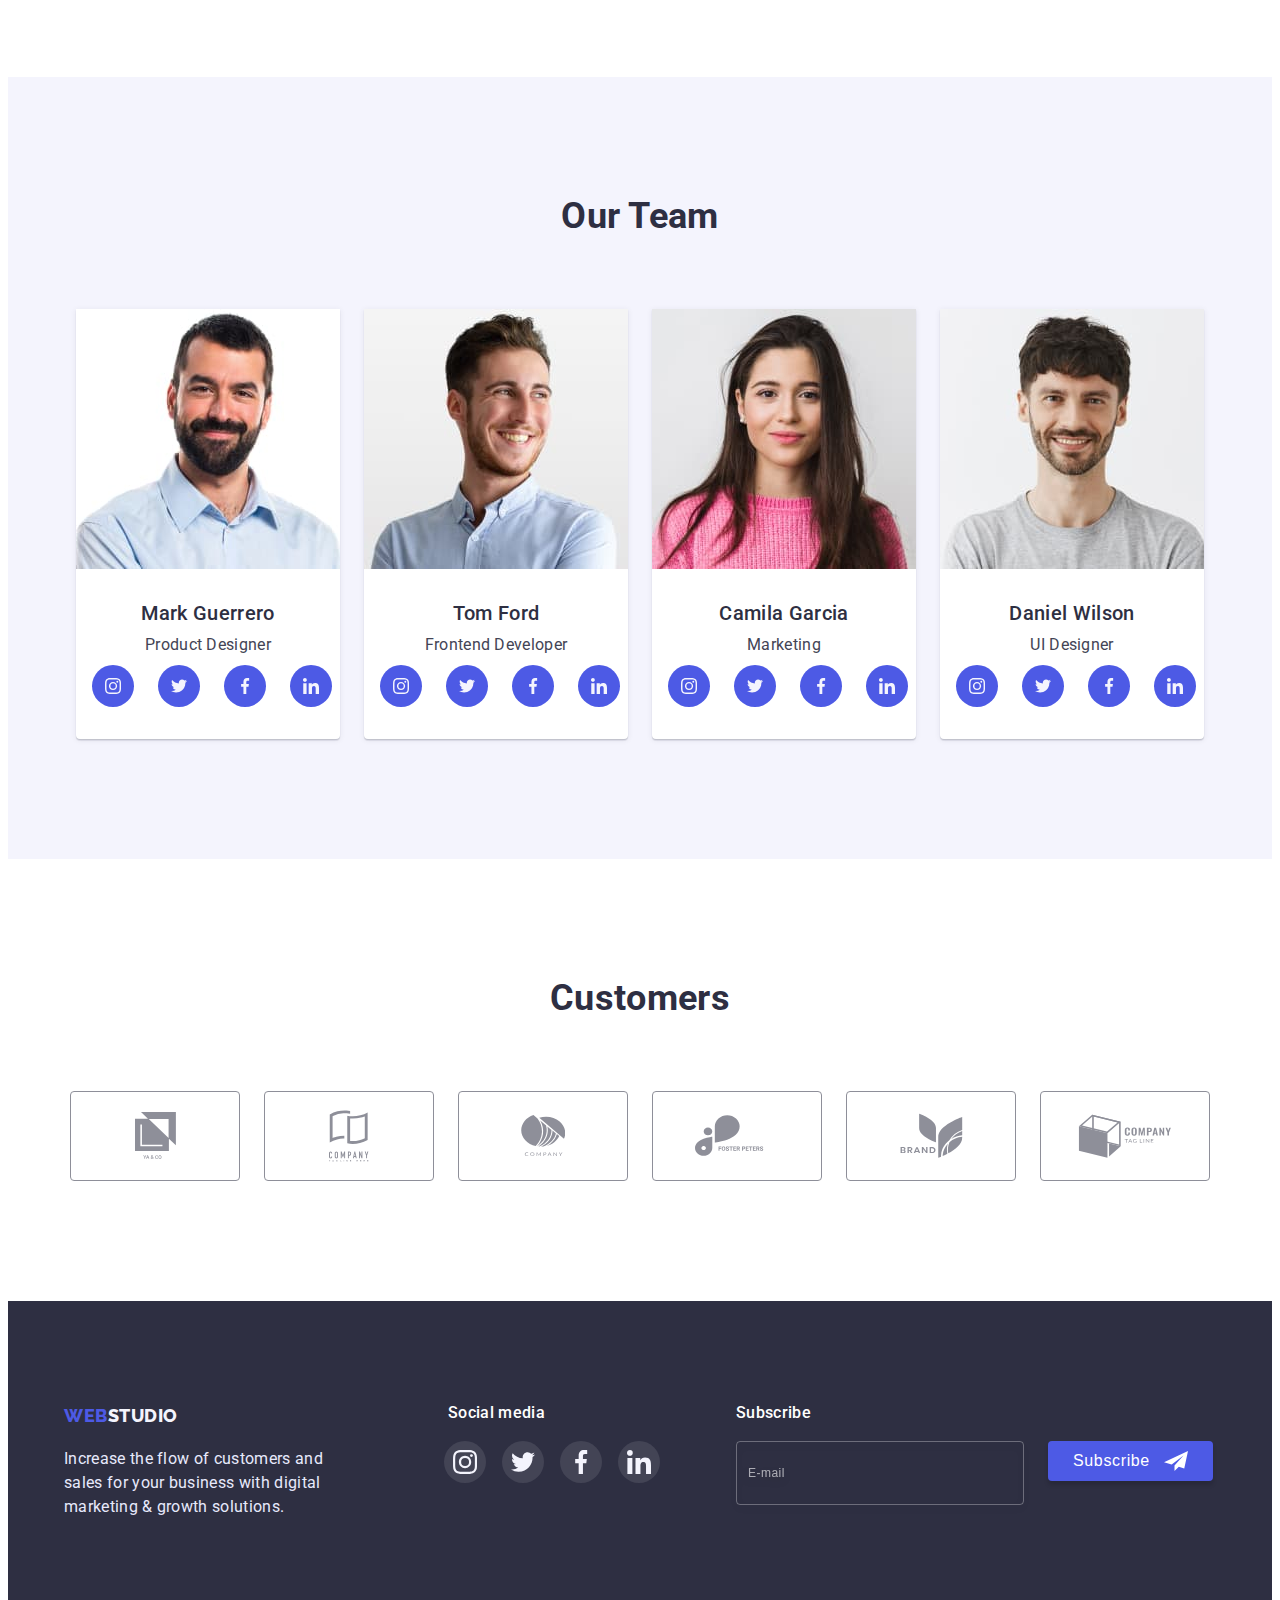
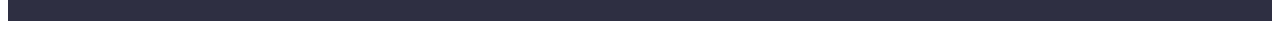
==== commit e0a90cf5: "1" ====
--- a/index.html
+++ b/index.html
@@ -58,68 +58,70 @@
         <button class="open-menu-btn btn js-open-menu" type="button"></button>
       </div>
       <div class="mob-menu js-menu-container">
-        <button type="button" class="mob-btn-close btn js-close-menu">
-          <svg class="icon-close" width="24" height="24">
-            <use href="./images/icons.svg#icon-close"></use>
-          </svg>
-        </button>
-        <nav class="mob-menu-nav">
-          <ul class="mob-menu-list list">
-            <li class="mob-menu-item ">
-              <a href="./index.html" class="mob-menu-link link">Studio</a>
-            </li>
-            <li class="mob-menu-item">
-              <a href="./portfolio.html" class="mob-menu-link link">Portfolio</a>
-            </li>
-            <li class="mob-menu-item">
-              <a href="" class="mob-menu-link link">Contacts</a>
-            </li>
-          </ul>
-        </nav>
-        <ul class="mob-contacts-list list">
-          <li class="mob-contacts-item">
-            <a href="mailto:info@devstudio.com" class="mob-contacts-link link"
-              >info@devstudio.com</a>
-          </li>
-          <li class="mob-contacts-item">
-            <a href="tel:+110001111111" class="mob-contacts-link link"
-              >+11 (000) 111-11-11</a>
-          </li>
-        </ul>
-        <ul class="social-list mobile list">
-          <li class="social-item">
-            <a href="" class="social-link link">
-              <svg class="icon-instagram icon" width="24" height="24">
-                <use href="./images/icons.svg#icon-instagram">
-                </use>
-              </svg>
-            </a>
-          </li>
-          <li class="social-item">
-            <a href="" class="social-link link">
-              <svg class="icon-twitter icon" width="24" height="24">
-                <use href="./images/icons.svg#icon-twitter">
-                </use>
-              </svg>
-            </a>
-          </li>
-          <li class="social-item">
-            <a href="" class="social-link link">
-              <svg class="icon-facebook icon" width="24" height="24">
-                <use href="./images/icons.svg#icon-facebook">
-                </use>
-              </svg>
-            </a>
-          </li>
-          <li class="social-item">
-            <a href="" class="social-link link">
-              <svg class="icon-linkedin icon" width="24" height="24">
-                <use href="./images/icons.svg#icon-linkedin">
-                </use>
-              </svg>
-            </a>
-          </li>
-        </ul>
+        <div class="mob-container">
+          <button type="button" class="mob-btn-close btn js-close-menu">
+            <svg class="icon-close" width="24" height="24">
+              <use href="./images/icons.svg#icon-close"></use>
+            </svg>
+          </button>
+          <nav class="mob-menu-nav">
+            <ul class="mob-menu-list list">
+              <li class="mob-menu-item ">
+                <a href="./index.html" class="mob-menu-link link">Studio</a>
+              </li>
+              <li class="mob-menu-item">
+                <a href="./portfolio.html" class="mob-menu-link link">Portfolio</a>
+              </li>
+              <li class="mob-menu-item">
+                <a href="" class="mob-menu-link link">Contacts</a>
+              </li>
+            </ul>
+          </nav>
+          <ul class="mob-contacts-list list">
+            <li class="mob-contacts-item">
+              <a href="mailto:info@devstudio.com" class="mob-contacts-link link"
+                >info@devstudio.com</a>
+            </li>
+            <li class="mob-contacts-item">
+              <a href="tel:+110001111111" class="mob-contacts-link link"
+                >+11 (000) 111-11-11</a>
+            </li>
+          </ul>
+          <ul class="social-list mobile list">
+            <li class="social-item">
+              <a href="" class="social-link link">
+                <svg class="icon-instagram icon" width="24" height="24">
+                  <use href="./images/icons.svg#icon-instagram">
+                  </use>
+                </svg>
+              </a>
+            </li>
+            <li class="social-item">
+              <a href="" class="social-link link">
+                <svg class="icon-twitter icon" width="24" height="24">
+                  <use href="./images/icons.svg#icon-twitter">
+                  </use>
+                </svg>
+              </a>
+            </li>
+            <li class="social-item">
+              <a href="" class="social-link link">
+                <svg class="icon-facebook icon" width="24" height="24">
+                  <use href="./images/icons.svg#icon-facebook">
+                  </use>
+                </svg>
+              </a>
+            </li>
+            <li class="social-item">
+              <a href="" class="social-link link">
+                <svg class="icon-linkedin icon" width="24" height="24">
+                  <use href="./images/icons.svg#icon-linkedin">
+                  </use>
+                </svg>
+              </a>
+            </li>
+          </ul>
+        </div>
       </div>
     </header>
     <main>
--- a/css/style.css
+++ b/css/style.css
@@ -117,9 +117,13 @@
 
   width: 100%;
   height: 100vh;
+
+  background-color: #fff;
+}
+.mob-container {
+  width: 428px;
+  height: auto;
   padding: 24px 24px 40px 40px;
-
-  background-color: #fff;
 }
 .mob-btn-close {
   display: flex;
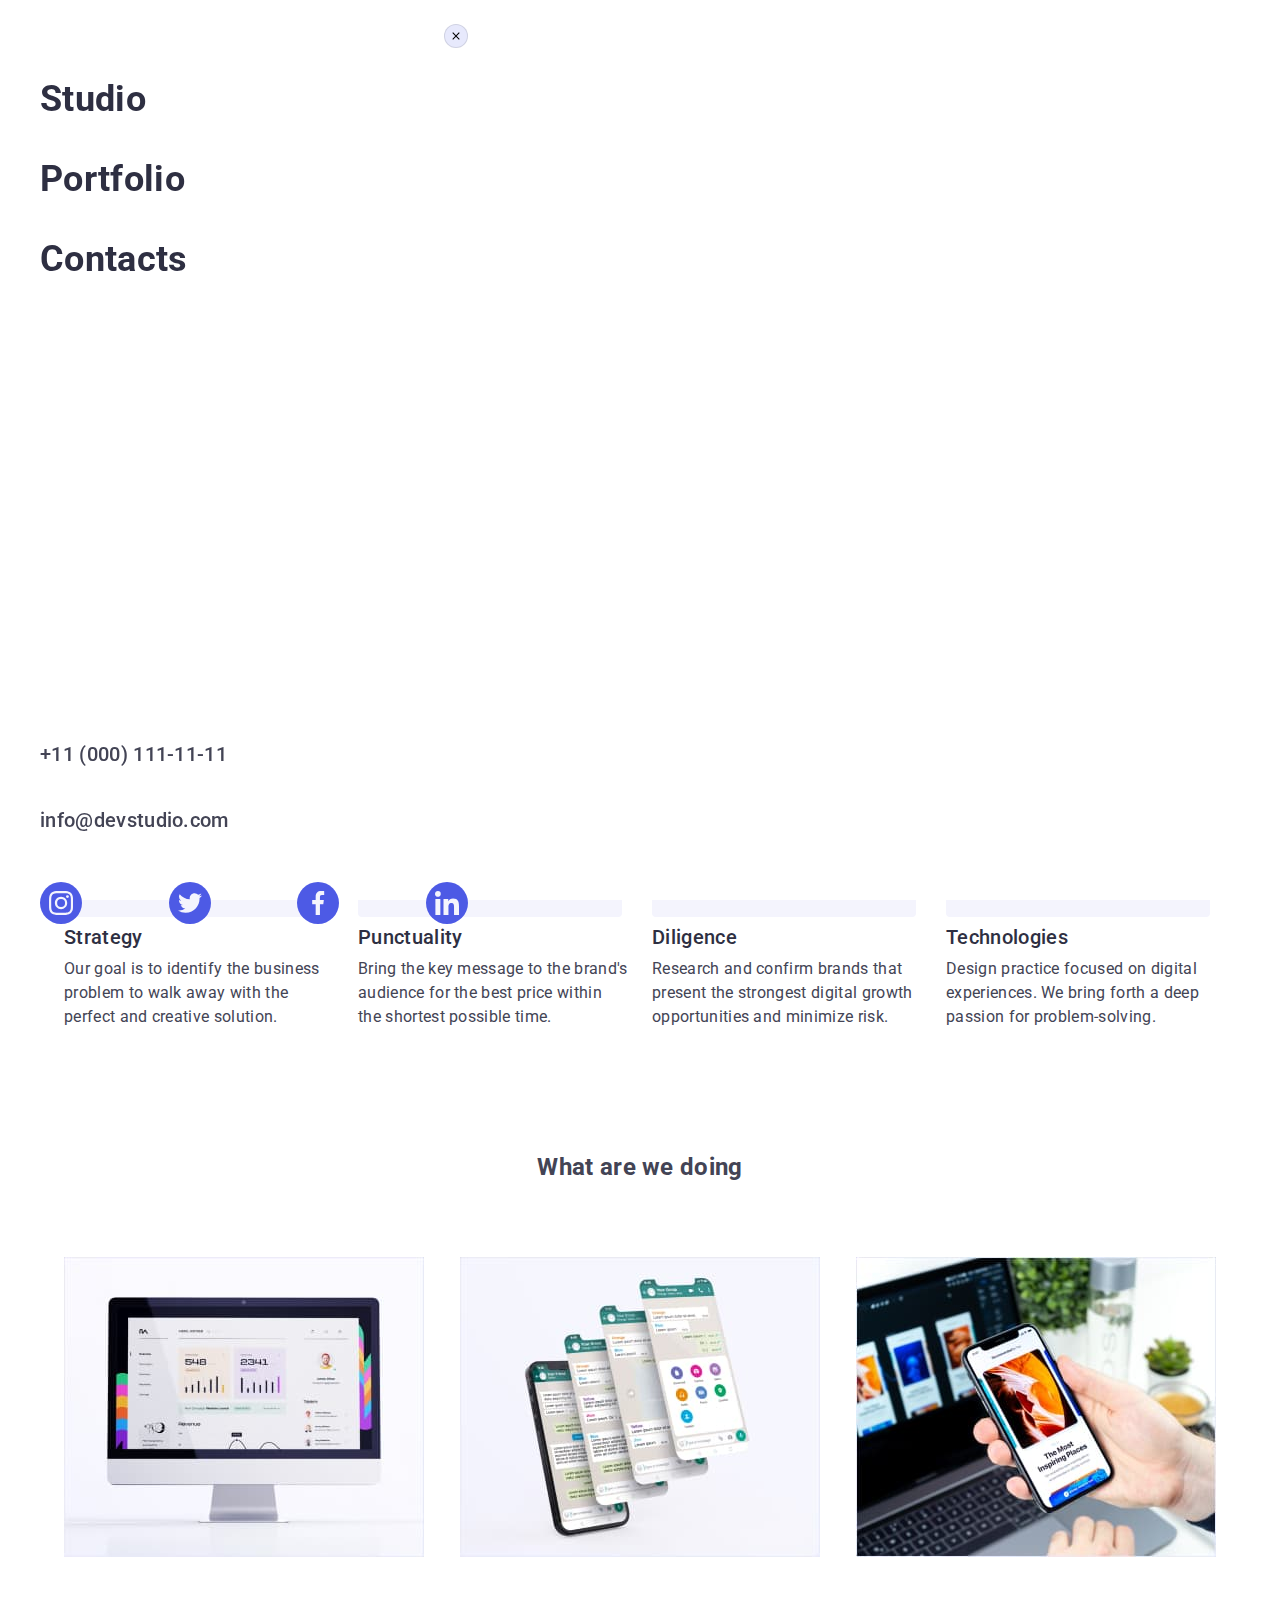
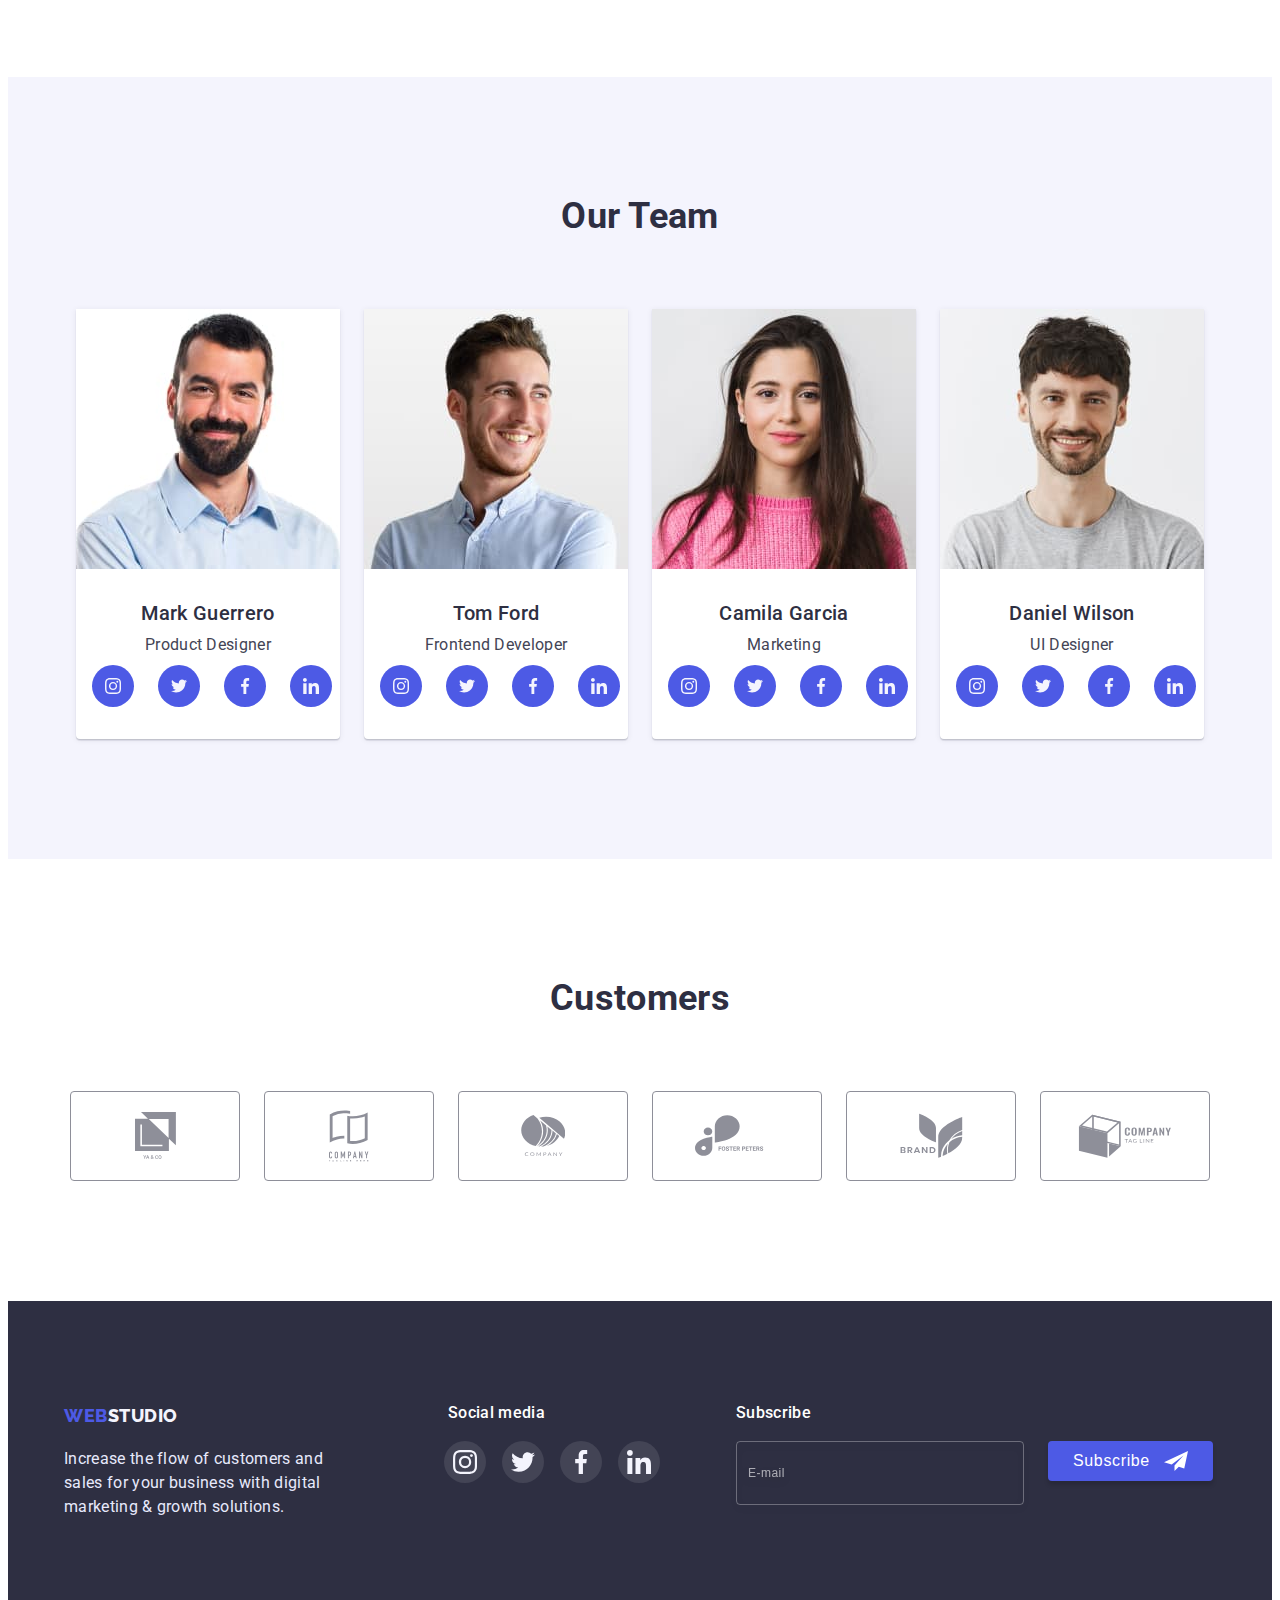
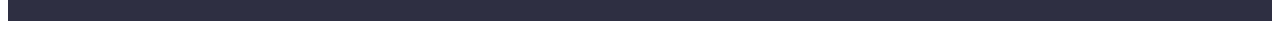
==== commit c084aae7: "1" ====
--- a/index.html
+++ b/index.html
@@ -59,68 +59,72 @@
       </div>
       <div class="mob-menu js-menu-container">
         <div class="mob-container">
-          <button type="button" class="mob-btn-close btn js-close-menu">
-            <svg class="icon-close" width="24" height="24">
-              <use href="./images/icons.svg#icon-close"></use>
-            </svg>
-          </button>
-          <nav class="mob-menu-nav">
-            <ul class="mob-menu-list list">
-              <li class="mob-menu-item ">
-                <a href="./index.html" class="mob-menu-link link">Studio</a>
-              </li>
-              <li class="mob-menu-item">
-                <a href="./portfolio.html" class="mob-menu-link link">Portfolio</a>
-              </li>
-              <li class="mob-menu-item">
-                <a href="" class="mob-menu-link link">Contacts</a>
+          <div>
+            <button type="button" class="mob-btn-close btn js-close-menu">
+              <svg class="icon-close" width="24" height="24">
+                <use href="./images/icons.svg#icon-close"></use>
+              </svg>
+            </button>
+            <nav class="mob-menu-nav">
+              <ul class="mob-menu-list list">
+                <li class="mob-menu-item ">
+                  <a href="./index.html" class="mob-menu-link link">Studio</a>
+                </li>
+                <li class="mob-menu-item">
+                  <a href="./portfolio.html" class="mob-menu-link link">Portfolio</a>
+                </li>
+                <li class="mob-menu-item">
+                  <a href="" class="mob-menu-link link">Contacts</a>
+                </li>
+              </ul>
+            </nav>
+          </div>
+          <div>
+            <ul class="mob-contacts-list list">
+              <li class="mob-contacts-item">
+                <a href="tel:+110001111111" class="mob-contacts-link link"
+                  >+11 (000) 111-11-11</a>
+              </li>
+              <li class="mob-contacts-item">
+                <a href="mailto:info@devstudio.com" class="mob-contacts-link link"
+                  >info@devstudio.com</a>
               </li>
             </ul>
-          </nav>
-          <ul class="mob-contacts-list list">
-            <li class="mob-contacts-item">
-              <a href="mailto:info@devstudio.com" class="mob-contacts-link link"
-                >info@devstudio.com</a>
-            </li>
-            <li class="mob-contacts-item">
-              <a href="tel:+110001111111" class="mob-contacts-link link"
-                >+11 (000) 111-11-11</a>
-            </li>
-          </ul>
-          <ul class="social-list mobile list">
-            <li class="social-item">
-              <a href="" class="social-link link">
-                <svg class="icon-instagram icon" width="24" height="24">
-                  <use href="./images/icons.svg#icon-instagram">
-                  </use>
-                </svg>
-              </a>
-            </li>
-            <li class="social-item">
-              <a href="" class="social-link link">
-                <svg class="icon-twitter icon" width="24" height="24">
-                  <use href="./images/icons.svg#icon-twitter">
-                  </use>
-                </svg>
-              </a>
-            </li>
-            <li class="social-item">
-              <a href="" class="social-link link">
-                <svg class="icon-facebook icon" width="24" height="24">
-                  <use href="./images/icons.svg#icon-facebook">
-                  </use>
-                </svg>
-              </a>
-            </li>
-            <li class="social-item">
-              <a href="" class="social-link link">
-                <svg class="icon-linkedin icon" width="24" height="24">
-                  <use href="./images/icons.svg#icon-linkedin">
-                  </use>
-                </svg>
-              </a>
-            </li>
-          </ul>
+            <ul class="social-list mobile list">
+              <li class="social-item">
+                <a href="" class="social-link link">
+                  <svg class="icon-instagram icon" width="24" height="24">
+                    <use href="./images/icons.svg#icon-instagram">
+                    </use>
+                  </svg>
+                </a>
+              </li>
+              <li class="social-item">
+                <a href="" class="social-link link">
+                  <svg class="icon-twitter icon" width="24" height="24">
+                    <use href="./images/icons.svg#icon-twitter">
+                    </use>
+                  </svg>
+                </a>
+              </li>
+              <li class="social-item">
+                <a href="" class="social-link link">
+                  <svg class="icon-facebook icon" width="24" height="24">
+                    <use href="./images/icons.svg#icon-facebook">
+                    </use>
+                  </svg>
+                </a>
+              </li>
+              <li class="social-item">
+                <a href="" class="social-link link">
+                  <svg class="icon-linkedin icon" width="24" height="24">
+                    <use href="./images/icons.svg#icon-linkedin">
+                    </use>
+                  </svg>
+                </a>
+              </li>
+            </ul>
+          </div>
         </div>
       </div>
     </header>
@@ -541,5 +545,6 @@
       </div>
     </div>
     <script src="./js/modal.js"></script>
+    <script src="./js/mobile-menu.js"></script>
   </body>
 </html>--- a/css/style.css
+++ b/css/style.css
@@ -121,8 +121,13 @@
   background-color: #fff;
 }
 .mob-container {
-  width: 428px;
-  height: auto;
+  display: flex;
+  flex-direction: column;
+  justify-content: space-between;
+  overflow-y: auto;
+
+  max-width: 428px;
+  height: 100%;
   padding: 24px 24px 40px 40px;
 }
 .mob-btn-close {
@@ -150,7 +155,7 @@
   fill: currentColor;
 }
 .mob-menu-nav {
-  margin-bottom: 284px;
+  margin-bottom: 40px;
 }
 .mob-menu-list {
   display: flex;
@@ -185,7 +190,7 @@
   line-height: 1.1;
 }
 .social-list.mobile {
-  gap: 56px;
+  justify-content: space-between;
 }
 
 /* ----- Hero ----- */
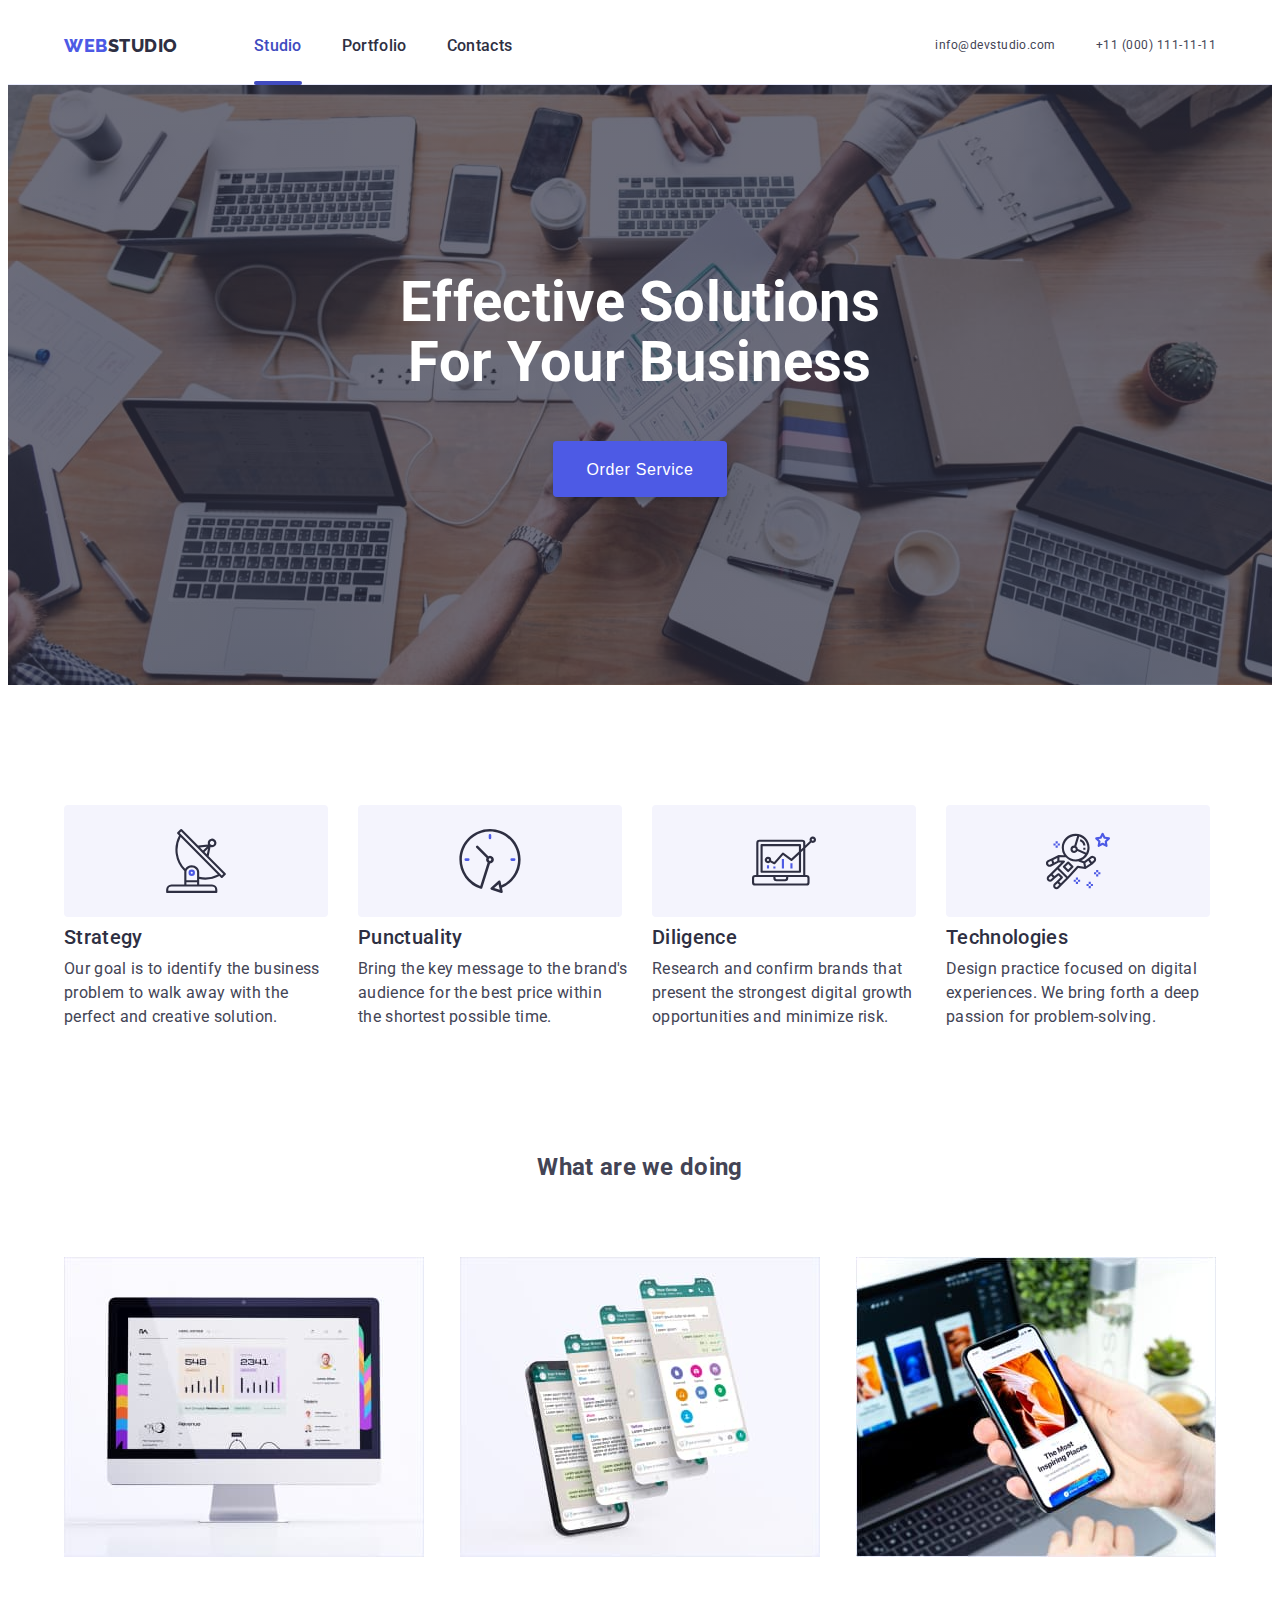
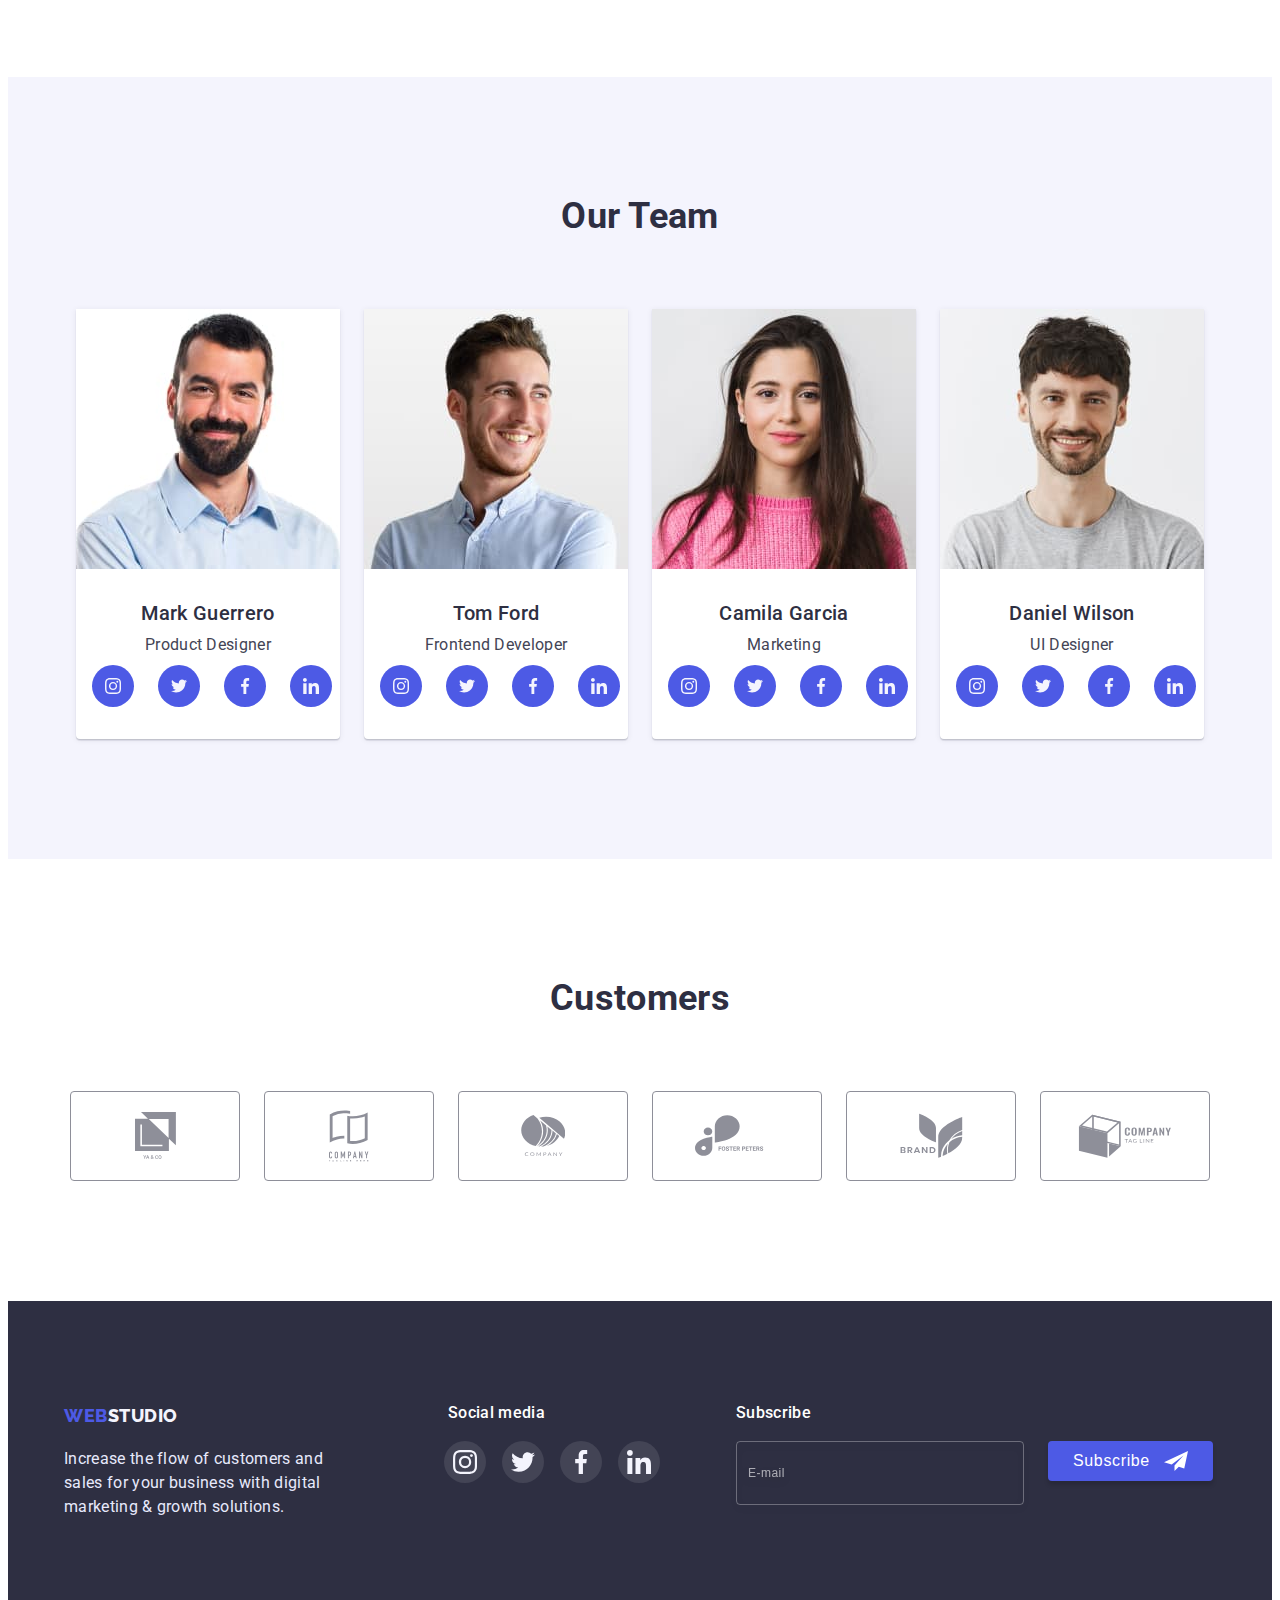
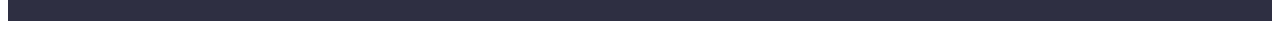
==== commit 558acce9: "1" ====
--- a/index.html
+++ b/index.html
@@ -55,12 +55,12 @@
             >
           </li>
         </ul>
-        <button class="open-menu-btn btn js-open-menu" type="button"></button>
+        <button type="button" class="open-menu-btn btn" data-menu-open></button>
       </div>
-      <div class="mob-menu js-menu-container">
+      <div class="mob-menu is-hidden" data-menu>
         <div class="mob-container">
           <div>
-            <button type="button" class="mob-btn-close btn js-close-menu">
+            <button type="button" class="mob-btn-close btn" data-menu-close>
               <svg class="icon-close" width="24" height="24">
                 <use href="./images/icons.svg#icon-close"></use>
               </svg>
@@ -544,7 +544,8 @@
           </form>
       </div>
     </div>
+    <script src="./js/mobile-menu.js"></script>
+    <script src="./js/mobile-menu1.js"></script>
     <script src="./js/modal.js"></script>
-    <script src="./js/mobile-menu.js"></script>
   </body>
 </html>--- a/css/style.css
+++ b/css/style.css
@@ -118,7 +118,17 @@
   width: 100%;
   height: 100vh;
 
+  transform: translateX(0);
+  transition: transform 250ms cubic-bezier(0.4, 0, 0.2, 1);
+
   background-color: #fff;
+}
+.mob-menu.is-hidden {
+  opacity: 0;
+  visibility: hidden;
+  pointer-events: none;
+
+  transform: translateX(100%);
 }
 .mob-container {
   display: flex;
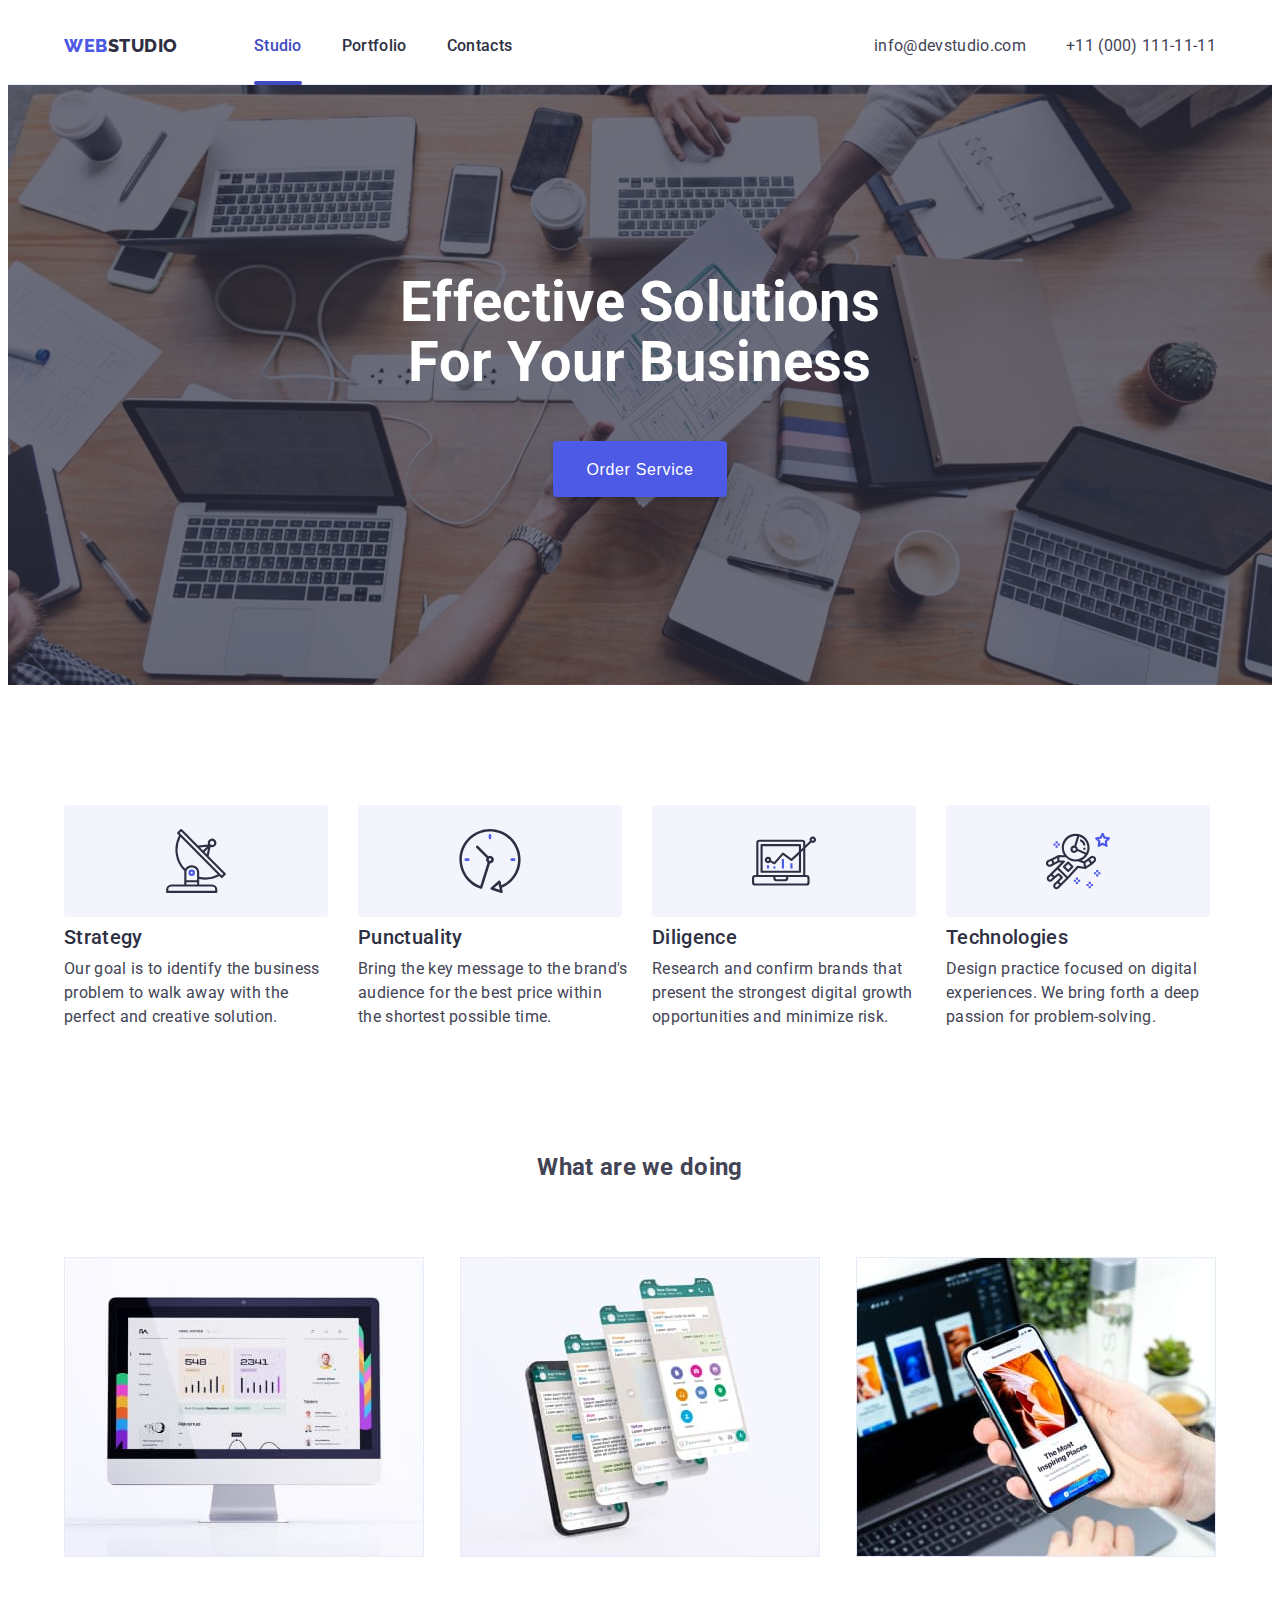
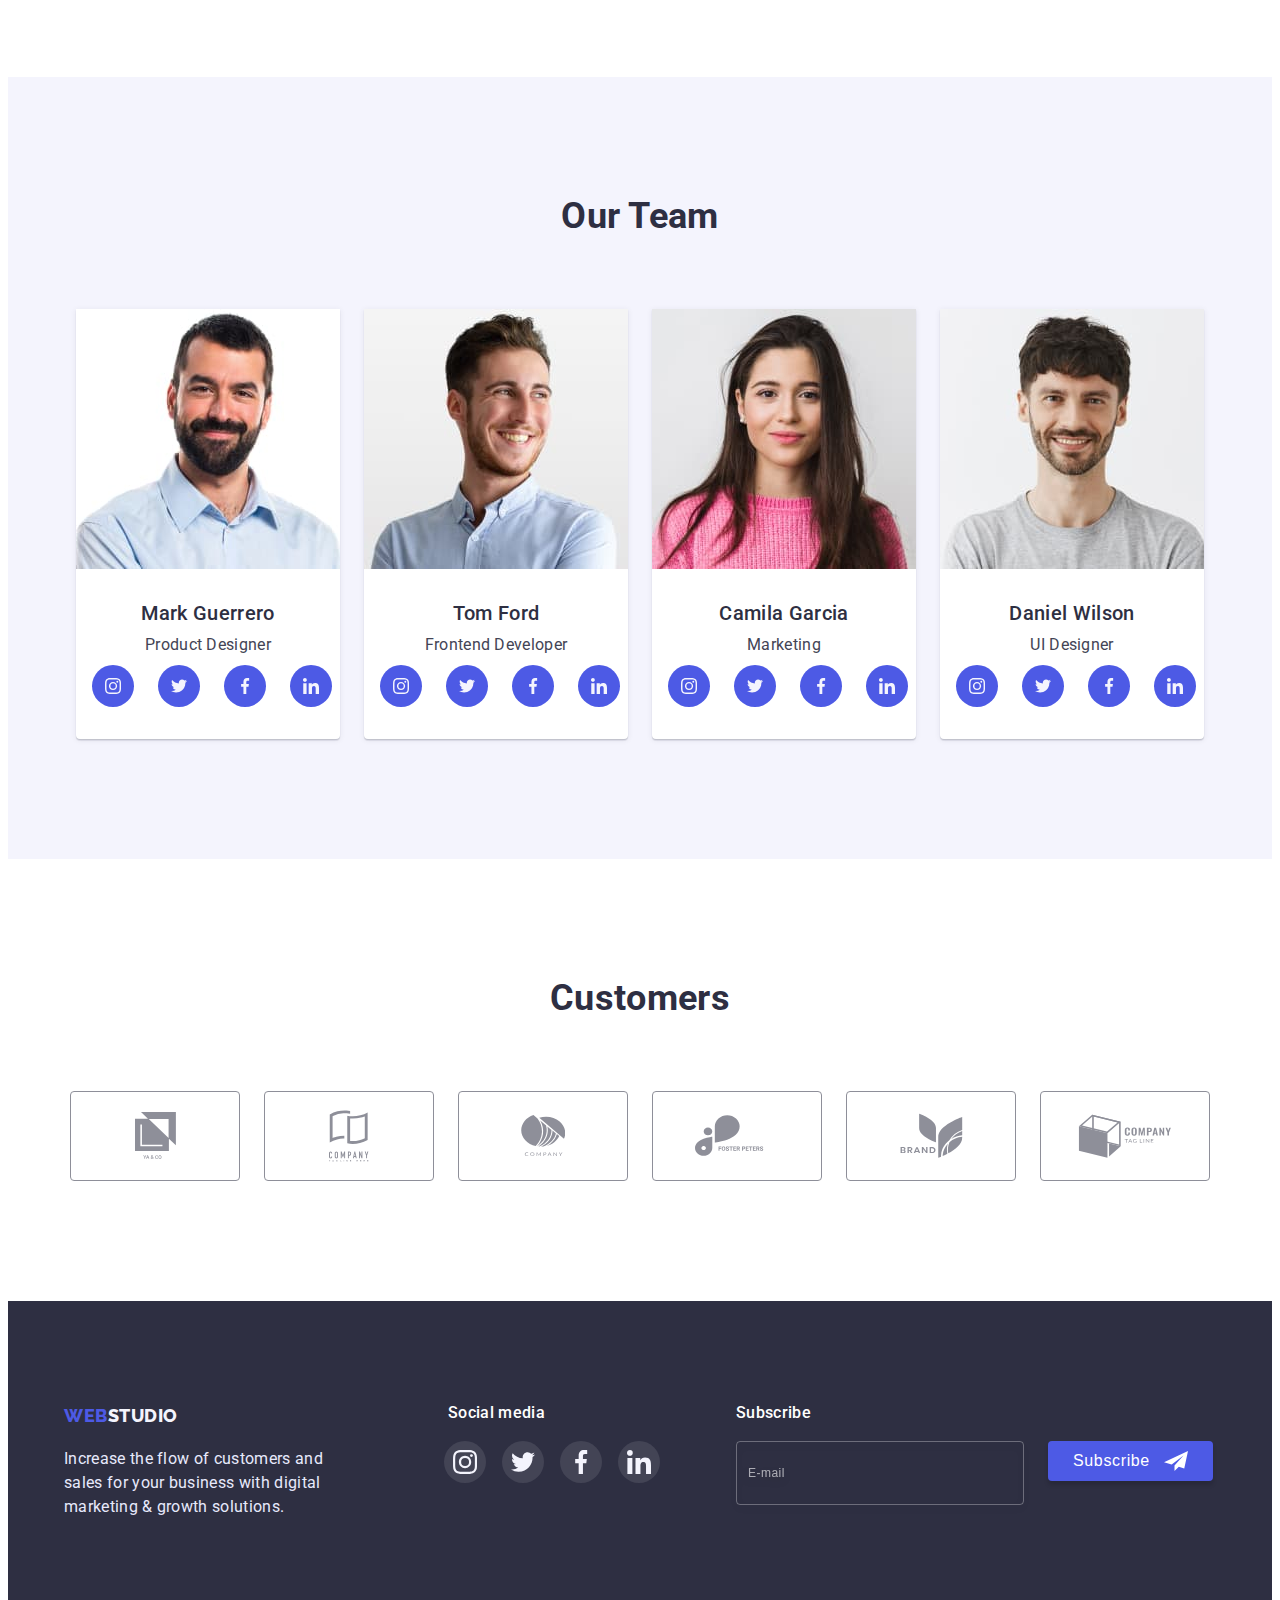
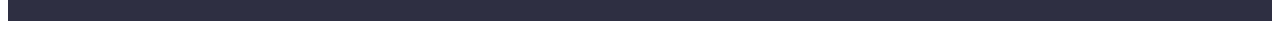
==== commit 125e05f8: "1" ====
--- a/index.html
+++ b/index.html
@@ -60,7 +60,7 @@
       <div class="mob-menu is-hidden" data-menu>
         <div class="mob-container">
           <div>
-            <button type="button" class="mob-btn-close btn" data-menu-close>
+            <button type="button" class="close-menu-btn btn" data-menu-close>
               <svg class="icon-close" width="24" height="24">
                 <use href="./images/icons.svg#icon-close"></use>
               </svg>
@@ -545,7 +545,6 @@
       </div>
     </div>
     <script src="./js/mobile-menu.js"></script>
-    <script src="./js/mobile-menu1.js"></script>
     <script src="./js/modal.js"></script>
   </body>
 </html>--- a/css/style.css
+++ b/css/style.css
@@ -23,8 +23,6 @@
   margin-left: auto;
   padding-right: 16px;
   padding-left: 16px;
-
-  /* outline: 1px solid red; */
 }
 .list {
   margin: 0;
@@ -123,11 +121,12 @@
 
   background-color: #fff;
 }
-.mob-menu.is-hidden {
+.is-hidden {
   opacity: 0;
   visibility: hidden;
   pointer-events: none;
-
+}
+.mob-menu.is-hidden {
   transform: translateX(100%);
 }
 .mob-container {
@@ -138,9 +137,11 @@
 
   max-width: 428px;
   height: 100%;
+  margin-right: auto;
+  margin-left: auto;
   padding: 24px 24px 40px 40px;
 }
-.mob-btn-close {
+.close-menu-btn {
   display: flex;
   justify-content: center;
   align-items: center;
@@ -151,17 +152,21 @@
   margin-bottom: 32px;
   padding: 0;
 
+  transition: color 250ms cubic-bezier(0.4, 0, 0.2, 1),
+  background-color 250ms cubic-bezier(0.4, 0, 0.2, 1),
+  border-color 250ms cubic-bezier(0.4, 0, 0.2, 1);
+
   color: #000000;
   background-color: #e7e9fc;
   border: 1px solid rgba(0, 0, 0, 0.1);
   border-radius: 50%;
 }
-.btn-close:focus {
+.close-menu-btn:focus {
   color: #ffffff;
   background-color: var(--selection-color);
   border-color: transparent;
 }
-.btn-close > svg {
+.close-menu-btn > svg {
   fill: currentColor;
 }
 .mob-menu-nav {
@@ -177,6 +182,8 @@
   font-weight: 700;
   font-size: 36px;
   line-height: 1.11;
+
+  transition: color 250ms cubic-bezier(0.4, 0, 0.2, 1);
 }
 .mob-menu-link:focus {
   color: var(--selection-color);
@@ -192,11 +199,16 @@
   font-weight: 500;
   font-size: 20px;
   line-height: 1.2;
+
+  transition: color 250ms cubic-bezier(0.4, 0, 0.2, 1),
+  font-weight 250ms cubic-bezier(0.4, 0, 0.2, 1),
+  font-size 250ms cubic-bezier(0.4, 0, 0.2, 1),
+  line-height 250ms cubic-bezier(0.4, 0, 0.2, 1);
 }
 .mob-contacts-link:focus {
   color: var(--accent-color);
   font-weight: 600;
-  font-size: 36px;
+  font-size: 26px;
   line-height: 1.1;
 }
 .social-list.mobile {
@@ -606,11 +618,6 @@
   transition: visibility 500ms cubic-bezier(0.4, 0, 0.2, 1),
     opacity 500ms cubic-bezier(0.4, 0, 0.2, 1);
 }
-.backdrop.is-hidden {
-  opacity: 0;
-  visibility: hidden;
-  pointer-events: none;
-}
 .backdrop.is-hidden .modal {
   transform: translate(250%, 150%) rotate(-180deg);
 }
--- a/css/mobile.css
+++ b/css/mobile.css
@@ -2,6 +2,15 @@
   .container {
     max-width: 428px;
   }
+
+  /* ----- Mobile menu ----- */
+
+  .mob-contacts-link:focus {
+    font-size: 36px;
+  }
+
+  /* ----- Hero ----- */
+
   .overlay {
     max-width: 768px;
 
@@ -33,6 +42,9 @@
     font-size: 56px;
     line-height: 1.07;
   }
+
+  /* ----- Modal window ----- */
+
   .modal {
     width: 392px;
   }
--- a/css/tablet.css
+++ b/css/tablet.css
@@ -58,6 +58,9 @@
     letter-spacing: 0.04em;
   }
   .open-menu-btn {
+    display: none;
+  }
+  .mob-menu {
     display: none;
   }
   
--- a/css/desktop.css
+++ b/css/desktop.css
@@ -32,6 +32,11 @@
   }
   .contacts-list > .contacts-item {
     margin: 0;
+  }
+  .contacts-link {
+    font-size: 16px;
+    line-height: 1.5;
+    letter-spacing: 0.02em;
   }
   .contacts-link:is(:hover, :focus) {
     color: var(--selection-color);
